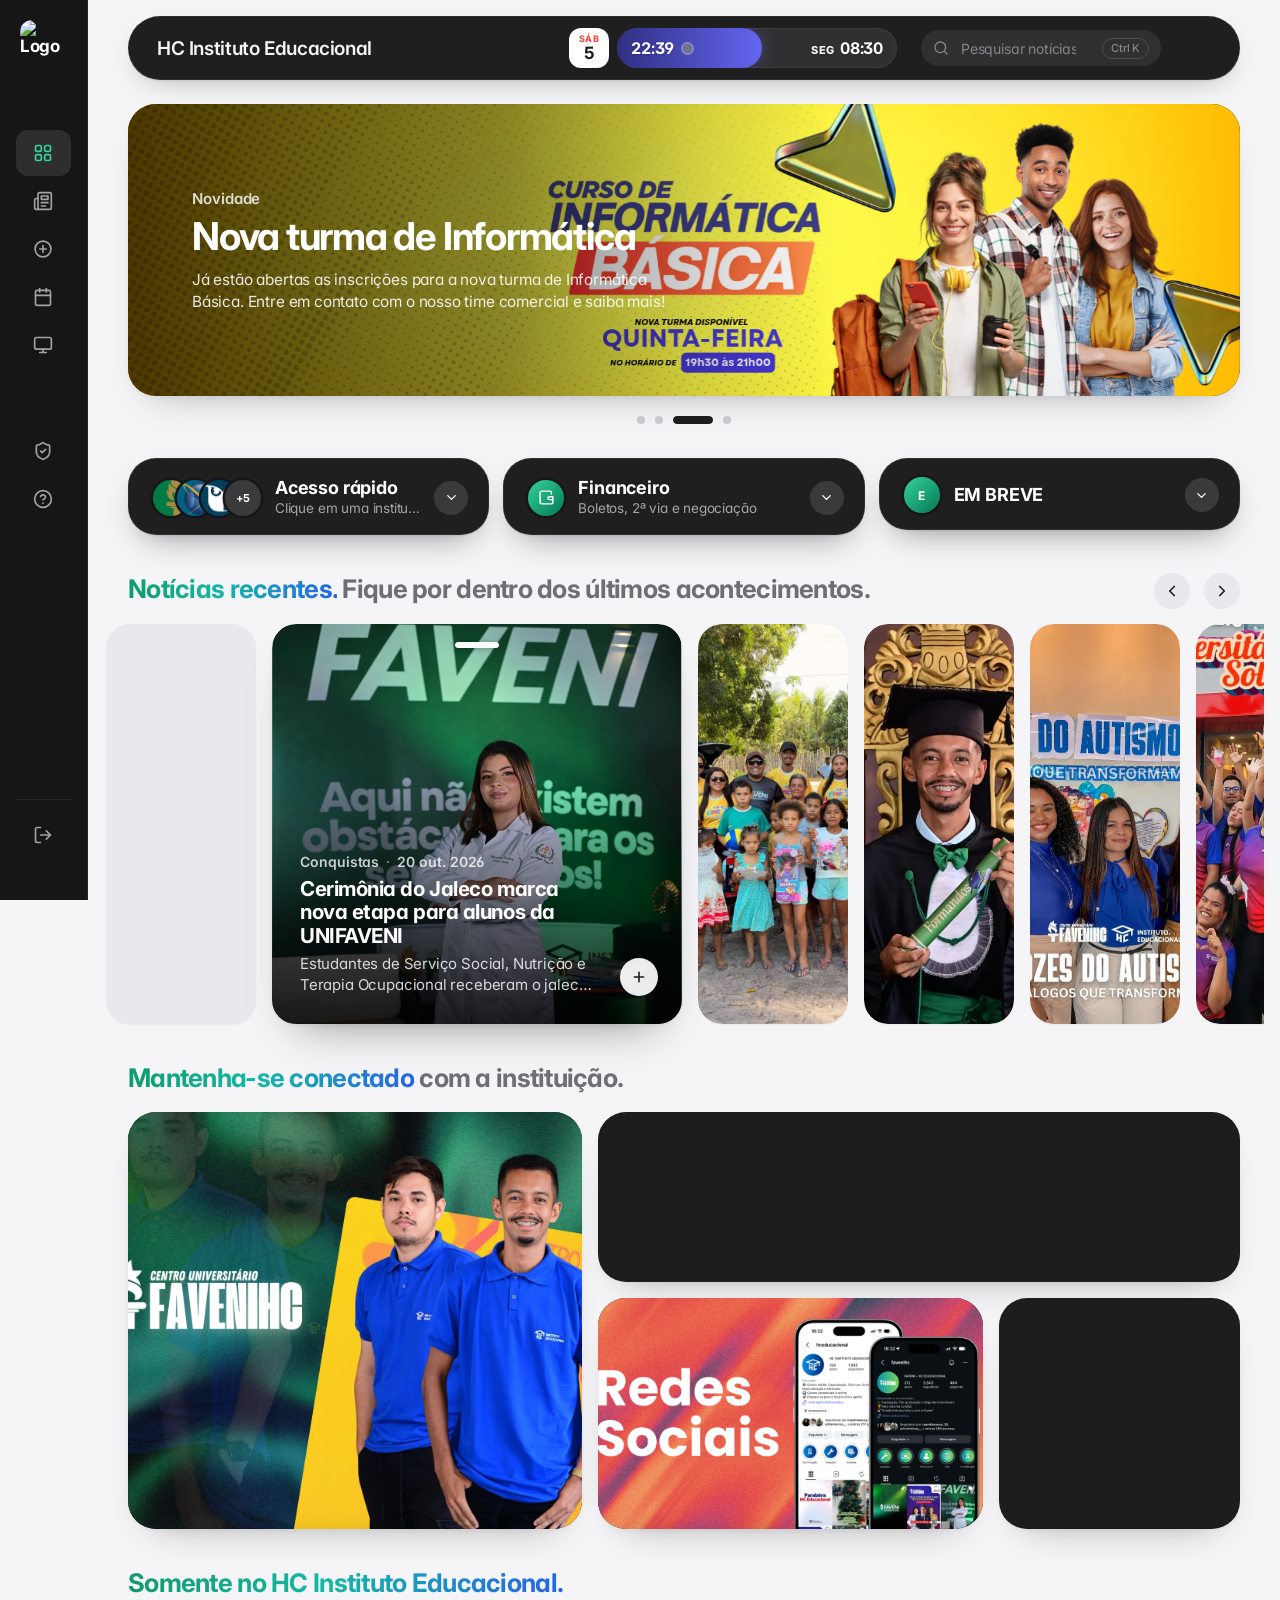
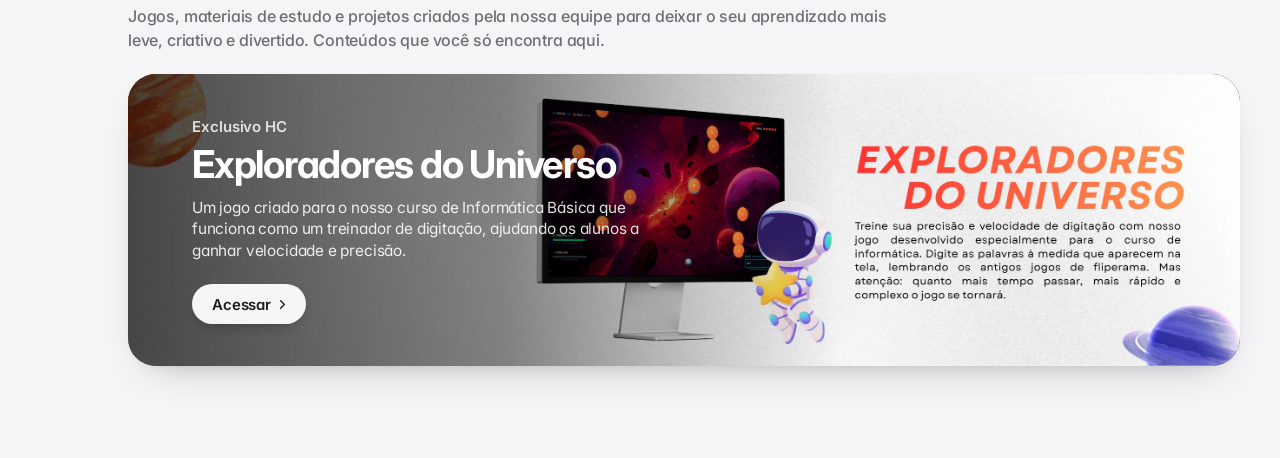
==== index.html @ 3ec78d2e "Informática: o aviso "Novos níveis" virou um cartão de vidro que alterna 7 novidades (curso, discipl" ====
<!doctype html>
<html lang="pt-BR">
<head>
  <meta charset="utf-8" />
  <meta name="viewport" content="width=device-width, initial-scale=1, maximum-scale=1, user-scalable=no, viewport-fit=cover" />
  <title>HC Instituto Educacional</title>
  <!-- Ícones e instalação como app -->
  <link rel="icon" href="favicon.ico" sizes="48x48" />
  <link rel="icon" type="image/png" sizes="32x32" href="assets/icons/favicon-32.png" />
  <link rel="apple-touch-icon" href="assets/icons/apple-touch-icon.png" />
  <link rel="manifest" href="manifest.webmanifest" />
  <meta name="theme-color" content="#161617" />
  <meta name="apple-mobile-web-app-title" content="HC Instituto" />
  <meta name="apple-mobile-web-app-status-bar-style" content="black-translucent" />
  <meta name="mobile-web-app-capable" content="yes" />
  <link rel="preconnect" href="https://fonts.googleapis.com" />
  <link rel="preconnect" href="https://fonts.gstatic.com" crossorigin />
  <link href="https://fonts.googleapis.com/css2?family=Inter:wght@400;500;600;700&display=swap" rel="stylesheet" />
  <link rel="preload" as="image" href="assets/icons/logo-hc-blur.webp" />
  <link rel="preload" as="image" href="assets/icons/logo-hc.webp" />
  <!-- Tela de carregamento (só no celular): aparece antes de tudo, enquanto o site baixa as imagens e monta a página -->
  <style>
    .hcs { display: none; }
    @media (max-width: 860px) {
      html.hc-splash, html.hc-splash body { overflow: hidden; }
      .hcs { --navy: #10093d; --red: #f20f17; --e: cubic-bezier(.22, 1, .36, 1); --pop: cubic-bezier(.34, 1.56, .64, 1);
        position: fixed; inset: 0; z-index: 99999; display: grid; place-items: center; overflow: hidden; background: #fbfbfd;
        -webkit-clip-path: circle(150% at 50% 44%); clip-path: circle(150% at 50% 44%); }
      /* luzes suaves nas cores da marca, flutuando devagar (só transform) */
      .hcs-glow { position: absolute; width: 100vmax; height: 100vmax; border-radius: 50%; opacity: .55; will-change: transform; }
      .hcs-glow.g1 { left: -60vmax; top: -50vmax; background: radial-gradient(closest-side, rgba(94, 92, 230, .32), transparent); animation: hcsDrift 6s ease-in-out infinite alternate; }
      .hcs-glow.g2 { right: -62vmax; bottom: -55vmax; background: radial-gradient(closest-side, rgba(242, 15, 23, .22), transparent); animation: hcsDrift 7s ease-in-out infinite alternate-reverse; }
      @keyframes hcsDrift { to { transform: translate3d(14vmax, 10vmax, 0) scale(1.1); } }
      .hcs-center { position: relative; display: grid; justify-items: center; gap: 20px; margin-top: -6vh; }
      /* logo: surge "saindo de um desfoque" sem filtro em tempo real (que pesa no celular). Uma cópia já
         desfocada e pequena (3 KB) aparece primeiro e se dissolve enquanto a logo nítida entra por cima;
         só muda transparência e escala, que a placa de vídeo faz sozinha */
      .hcs-mark { position: relative; width: 144px; aspect-ratio: 560 / 412; }
      .hcs-logo, .hcs-soft { position: absolute; z-index: 1; display: block; opacity: 0; will-change: transform, opacity; }
      .hcs-soft { left: -20%; top: -27.18%; width: 140%; height: 154.37%; transform: scale(1.25); animation: hcsSoft 2.2s cubic-bezier(.25, .8, .3, 1) .2s forwards; }
      .hcs-logo { z-index: 2; inset: 0; width: 100%; height: 100%; transform: scale(1.1); animation: hcsSharp 1.7s cubic-bezier(.25, .8, .3, 1) .6s forwards; }
      @keyframes hcsSoft { 0% { opacity: 0; transform: scale(1.25); } 30% { opacity: 1; transform: scale(1.12); } 100% { opacity: 0; transform: none; } }
      @keyframes hcsSharp { 0% { opacity: 0; transform: scale(1.1); } 100% { opacity: 1; transform: none; } }
      /* círculos que saem de trás da logo: devagar, suaves e contínuos */
      .hcs-ring { position: absolute; left: 50%; top: 50%; width: 220px; height: 220px; margin: -110px 0 0 -110px; border-radius: 50%; border: 1.5px solid rgba(242, 15, 23, .5);
        opacity: 0; will-change: transform, opacity; animation: hcsRing 4.2s cubic-bezier(.2, .6, .35, 1) 1.1s infinite; }
      .hcs-ring.r2 { border-color: rgba(16, 9, 61, .4); animation-delay: 2.5s; }
      @keyframes hcsRing { 0% { opacity: 0; transform: scale(.45); } 25% { opacity: .55; } 100% { opacity: 0; transform: scale(1.3); } }
      /* nome da instituição, letra por letra */
      .hcs-word { display: grid; justify-items: center; gap: 4px; font-family: Inter, -apple-system, BlinkMacSystemFont, "SF Pro Text", sans-serif; color: var(--navy); }
      .hcs-word b { display: flex; font-size: 19px; font-weight: 800; letter-spacing: .04em; }
      .hcs-word b span { display: inline-block; white-space: pre; opacity: 0; transform: translateY(12px); will-change: transform, opacity; animation: hcsLetter .9s var(--e) calc(1.35s + var(--i) * 55ms) forwards; }
      .hcs-word small { font-size: 10px; font-weight: 700; letter-spacing: .42em; margin-right: -.42em; color: var(--red); opacity: 0; transform: scaleX(1.35); animation: hcsSub 1.4s var(--e) 2s forwards; }
      @keyframes hcsLetter { to { opacity: 1; transform: none; } }
      @keyframes hcsSub { to { opacity: 1; transform: none; } }
      /* barra de carregamento embaixo */
      .hcs-foot { position: absolute; left: 0; right: 0; bottom: calc(env(safe-area-inset-bottom, 0px) + 9vh); display: grid; justify-items: center; gap: 12px; opacity: 0; animation: hcsFootIn .6s ease .5s forwards; }
      @keyframes hcsFootIn { to { opacity: 1; } }
      .hcs-bar { position: relative; width: 132px; height: 4px; border-radius: 4px; overflow: hidden; background: rgba(16, 9, 61, .1); }
      .hcs-bar i { position: absolute; inset: 0; border-radius: inherit; transform-origin: 0 50%; transform: scaleX(0); background: linear-gradient(90deg, var(--navy), #5e5ce6, var(--red));
        animation: hcsLoad 2.5s cubic-bezier(.4, 0, .2, 1) .45s forwards; }
      .hcs.wait .hcs-bar i { animation: hcsLoad 2.5s cubic-bezier(.4, 0, .2, 1) .45s forwards, hcsWait 1.2s ease-in-out 3s infinite; }
      @keyframes hcsLoad { 0% { transform: scaleX(0); } 60% { transform: scaleX(.78); } 100% { transform: scaleX(1); } }
      @keyframes hcsWait { 50% { opacity: .45; } }
      .hcs-foot em { font: 500 12px/1 Inter, -apple-system, sans-serif; font-style: normal; color: #8e8e93; letter-spacing: .01em; }
      /* saída: a logo dá um pulinho e a tela se fecha num círculo até sumir, revelando o site */
      .hcs.out { animation: hcsClose .95s cubic-bezier(.65, 0, .3, 1) .2s forwards; }
      .hcs.out .hcs-center { animation: hcsPop .8s cubic-bezier(.4, 0, .2, 1) both; }
      .hcs.out .hcs-foot { transition: opacity .25s ease; opacity: 0; }
      @keyframes hcsPop { 45% { transform: scale(1.04); } 100% { transform: scale(.92); opacity: .5; } }
      @keyframes hcsClose { to { -webkit-clip-path: circle(0% at 50% 44%); clip-path: circle(0% at 50% 44%); } }
      /* enquanto a tela de carregamento está aberta, as animações de entrada do site esperam paradas */
      html.hc-splash body > :not(#hc-splash), html.hc-splash body > :not(#hc-splash) *, html.hc-splash body > :not(#hc-splash)::before, html.hc-splash body > :not(#hc-splash) *::before,
      html.hc-splash body > :not(#hc-splash) *::after { animation-play-state: paused !important; }
      html.hc-splash .reveal { opacity: 0 !important; transform: translateY(28px) !important; }
    }
    @media (max-width: 860px) and (prefers-reduced-motion: reduce) {
      .hcs *, .hcs *::before { animation-duration: .01s !important; animation-delay: 0s !important; }
      .hcs.out { animation: hcsFade .4s ease forwards; }
      @keyframes hcsFade { to { opacity: 0; } }
    }
  </style>
  <link rel="stylesheet" href="styles.css?v=202611271628" />
</head>
<body>
  <!-- Tela de carregamento do celular (some sozinha quando o site está pronto; no computador nem aparece) -->
  <div class="hcs" id="hc-splash" aria-hidden="true">
    <span class="hcs-glow g1"></span><span class="hcs-glow g2"></span>
    <div class="hcs-center">
      <div class="hcs-mark">
        <span class="hcs-ring"></span><span class="hcs-ring r2"></span>
        <img class="hcs-soft" src="assets/icons/logo-hc-blur.webp" alt="" width="156" height="127" decoding="async">
        <img class="hcs-logo" src="assets/icons/logo-hc.webp" alt="HC Instituto Educacional" width="560" height="412" decoding="async" fetchpriority="high">
      </div>
      <div class="hcs-word"><b><span style="--i:0">H</span><span style="--i:1">C</span><span style="--i:2"> </span><span style="--i:3">I</span><span style="--i:4">N</span><span style="--i:5">S</span><span style="--i:6">T</span><span style="--i:7">I</span><span style="--i:8">T</span><span style="--i:9">U</span><span style="--i:10">T</span><span style="--i:11">O</span></b><small>EDUCACIONAL</small></div>
    </div>
    <div class="hcs-foot"><span class="hcs-bar"><i></i></span><em>Preparando tudo para você</em></div>
  </div>
  <script>
    /* Tela de carregamento: só no celular. Fica no mínimo 3 s (tempo da animação) e espera o site avisar que
       montou a página (evento hc:ready) e as imagens da tela baixarem (no máximo mais alguns segundos).
       Enquanto isso as animações de entrada do site ficam paradas; quando a tela sai, elas começam. */
    (function () {
      var el = document.getElementById('hc-splash'), root = document.documentElement;
      if (!matchMedia('(max-width: 860px)').matches) { el.remove(); return; }
      root.classList.add('hc-splash');
      var t0 = Date.now(), ready = false, gone = false;
      var imgsReady = function () {
        var imgs = [].slice.call(document.querySelectorAll('#view img, .topbar img')).filter(function (i) {
          var r = i.getBoundingClientRect(); return !i.complete && r.width > 0 && r.top < innerHeight && r.bottom > 0 && r.left < innerWidth && r.right > 0; // só as que aparecem na tela
        });
        return Promise.all(imgs.map(function (i) { return new Promise(function (ok) { i.addEventListener('load', ok, { once: true }); i.addEventListener('error', ok, { once: true }); }); }));
      };
      var leave = function () {
        if (gone) return; gone = true;
        el.classList.add('out');
        setTimeout(function () {
          root.classList.remove('hc-splash'); el.remove();
          window.HC_splashDone = true; dispatchEvent(new Event('hc:splash-done'));
        }, 1150);
      };
      var go = function () {
        if (!ready) return;
        var wait = Math.max(0, 3000 - (Date.now() - t0));
        setTimeout(function () {
          Promise.race([imgsReady(), new Promise(function (ok) { setTimeout(ok, 2000); })]).then(leave);
        }, wait);
      };
      addEventListener('hc:ready', function () { ready = true; go(); }, { once: true });
      setTimeout(function () { el.classList.add('wait'); }, 3000);
      setTimeout(function () { ready = true; leave(); }, 9000); // se algo travar, a tela sai mesmo assim
    })();
  </script>
  <!-- Barra lateral (expande ao passar o mouse) -->
  <aside class="sidebar" id="sidebar">
    <div class="sb-brand">
      <div class="sb-logo" id="sb-logo"><span class="h">H</span><span class="c">C</span></div>
      <div class="sb-brand-text">
        <strong>HC INSTITUTO</strong>
        <span>EDUCACIONAL</span>
      </div>
    </div>

    <nav class="sb-nav">
      <div class="sb-section">Acadêmico</div>
      <a class="sb-item" data-route="dashboard" href="#dashboard"><i data-icon="grid"></i><span>Dashboard</span></a>
      <a class="sb-item" data-route="noticias" href="#noticias"><i data-icon="news"></i><span>Notícias</span></a>
      <a class="sb-item" data-route="indicar" href="#indicar"><i data-icon="plusCircle"></i><span>Indicar</span></a>
      <a class="sb-item" data-route="agendar" href="#agendar"><i data-icon="calendar"></i><span>Agendar Atendimento</span></a>
      <a class="sb-item" data-route="informatica" href="#informatica"><i data-icon="monitor"></i><span>Plataforma de Informática</span></a>

      <div class="sb-section sb-section-gap">Outros</div>
      <a class="sb-item admin-only" data-route="config" href="#config"><i data-icon="settings"></i><span>Configurações</span></a>
      <a class="sb-item admin-only" data-route="secretaria" href="#secretaria"><i data-icon="lock"></i><span>Secretaria</span></a>
      <a class="sb-item" data-route="seguranca" href="#seguranca"><i data-icon="shield"></i><span>Segurança</span></a>
      <a class="sb-item" data-route="ajuda" href="#ajuda"><i data-icon="help"></i><span>Ajuda / Suporte</span></a>
    </nav>

    <div class="sb-footer">
      <a class="sb-item" href="#sair" id="logout"><i data-icon="logout"></i><span>Desconectar</span></a>
      <small>© 2026 HC Instituto Educacional</small>
    </div>
  </aside>

  <!-- Cabeçalho -->
  <div class="topbar-wrap" id="topbar-wrap">
  <header class="topbar">
    <div class="sb-logo tb-logo" id="tb-logo" aria-hidden="true"><span class="h">H</span><span class="c">C</span></div>
    <div class="tb-title">
      <h1>HC Instituto Educacional</h1>
      <p>Explore todas as suas possibilidades de estudo</p>
    </div>
    <!-- Saudação (celular): aparece ao abrir o site, antes do relógio -->
    <div class="tb-hello" id="tb-hello" aria-live="polite"><span class="tb-hello-in"></span></div>
    <!-- Horário de atendimento (widget) -->
    <div class="hw" id="hours" tabindex="0" role="group" aria-label="Horário de atendimento">
      <div class="hw-pill">
        <span class="hw-cal" aria-hidden="true"><span class="hw-wd"></span><span class="hw-day"></span></span>
        <span class="hw-track">
          <span class="hw-fill" aria-hidden="true"></span>
          <span class="hw-now"><span class="hw-time"></span><span class="hw-ico"></span><span class="hw-live"><i aria-hidden="true"></i><span></span></span></span>
          <span class="hw-end"><small></small><b></b></span>
        </span>
      </div>
      <div class="hw-card" role="status" aria-live="polite"></div>
    </div>
    <div class="tb-search-wrap" id="search-wrap">
      <label class="tb-search">
        <i data-icon="search"></i>
        <input type="search" id="search" placeholder="Pesquisar notícias..." autocomplete="off" spellcheck="false"
               role="combobox" aria-expanded="false" aria-controls="search-results" aria-autocomplete="list" />
        <kbd>Ctrl K</kbd>
      </label>
      <div class="sr" id="search-results" role="listbox" aria-label="Resultados da pesquisa" hidden></div>
    </div>
    <button class="tb-search-btn" id="search-btn" type="button" aria-label="Pesquisar notícias"><i data-icon="search"></i></button>
    <div class="tb-user" id="tb-user"></div>
  </header>
  </div>

  <main class="content" id="view"></main>

  <!-- Celular: barra de abas embaixo (substitui a barra lateral) -->
  <nav class="tabbar" id="tabbar" aria-label="Navegação principal">
    <a class="tab" data-route="dashboard" href="#dashboard"><i data-icon="grid"></i><span>Início</span></a>
    <a class="tab" data-route="noticias" href="#noticias"><i data-icon="news"></i><span>Notícias</span></a>
    <a class="tab" data-route="indicar" href="#indicar"><i data-icon="plusCircle"></i><span>Indicar</span></a>
    <a class="tab" data-route="agendar" href="#agendar"><i data-icon="calendar"></i><span>Agendar</span></a>
    <button class="tab" type="button" id="tab-more" aria-haspopup="dialog" aria-expanded="false"><i data-icon="more"></i><span>Mais</span></button>
  </nav>
  <div class="more" id="more" hidden>
    <div class="more-backdrop" data-more-close></div>
    <div class="more-sheet" role="dialog" aria-modal="true" aria-label="Mais opções">
      <span class="more-grab" aria-hidden="true"></span>
      <a class="more-item" data-route="informatica" href="#informatica"><span class="more-ico" style="--c:#f97316"><i data-icon="monitor"></i></span>Plataforma de Informática</a>
      <a class="more-item admin-only" data-route="config" href="#config"><span class="more-ico" style="--c:#8e8e93"><i data-icon="settings"></i></span>Configurações</a>
      <a class="more-item admin-only" data-route="secretaria" href="#secretaria"><span class="more-ico" style="--c:#5e5ce6"><i data-icon="lock"></i></span>Secretaria</a>
      <a class="more-item" data-route="seguranca" href="#seguranca"><span class="more-ico" style="--c:#34c759"><i data-icon="shield"></i></span>Segurança</a>
      <a class="more-item" data-route="ajuda" href="#ajuda"><span class="more-ico" style="--c:#ff9f0a"><i data-icon="help"></i></span>Ajuda / Suporte</a>
      <a class="more-item danger" href="#sair"><span class="more-ico" style="--c:#ff3b30"><i data-icon="logout"></i></span>Desconectar</a>
    </div>
  </div>

  <div class="toast" id="toast"></div>

  <script>window.HC_V = '202611271628'; /* versão dos arquivos: scripts/versao.py troca a cada publicação */</script>
  <script src="content.js?v=202611271628"></script>
  <script src="https://cdn.jsdelivr.net/npm/@supabase/supabase-js@2.49.4/dist/umd/supabase.js"></script>
  <script src="app.js?v=202611271628"></script>
  <script src="auth.js?v=202611271628"></script>
  <script src="agenda.js?v=202611271628"></script>
  <script src="indicar.js?v=202611271628"></script>
  <script src="secretaria.js?v=202611271628"></script>
  <script src="informatica.js?v=202611271628"></script>
  <script src="avisos.js?v=202611271628"></script>
  <script src="pedagogico.js?v=202611271628"></script>
</body>
</html>
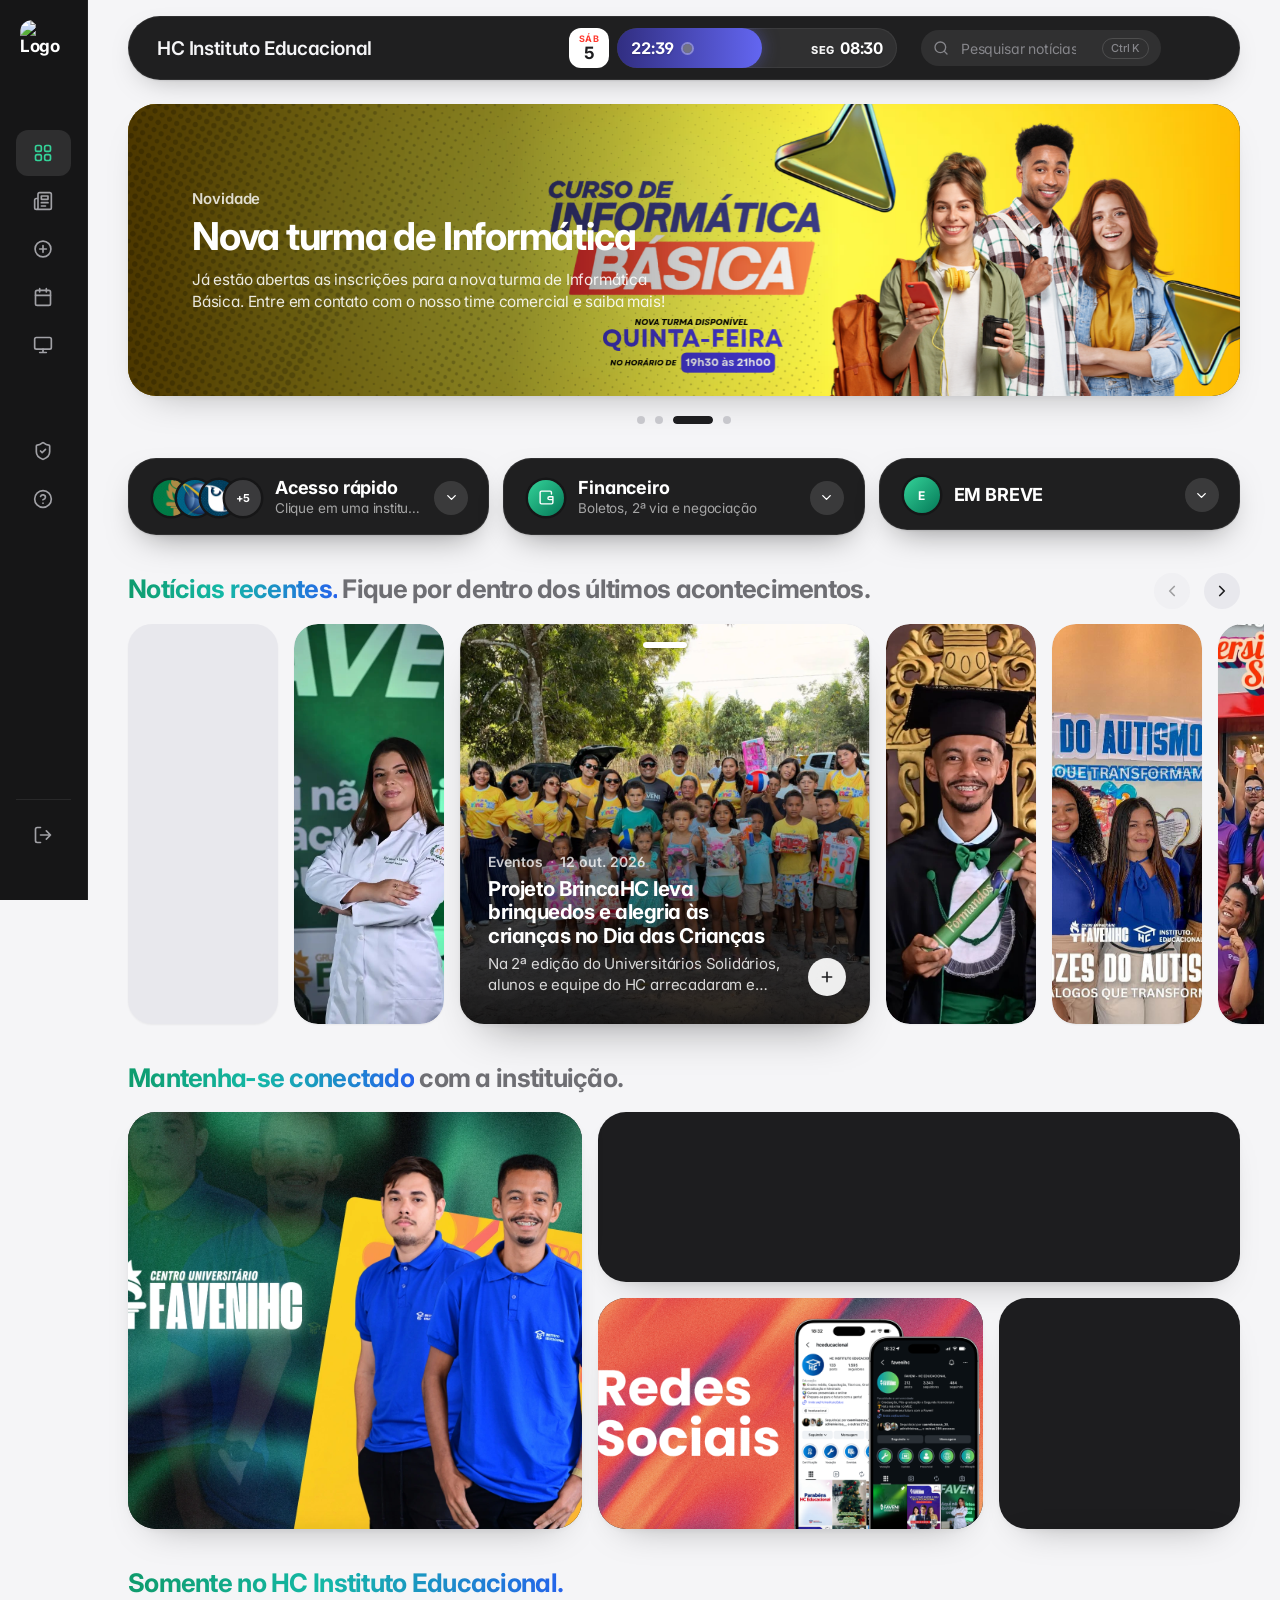
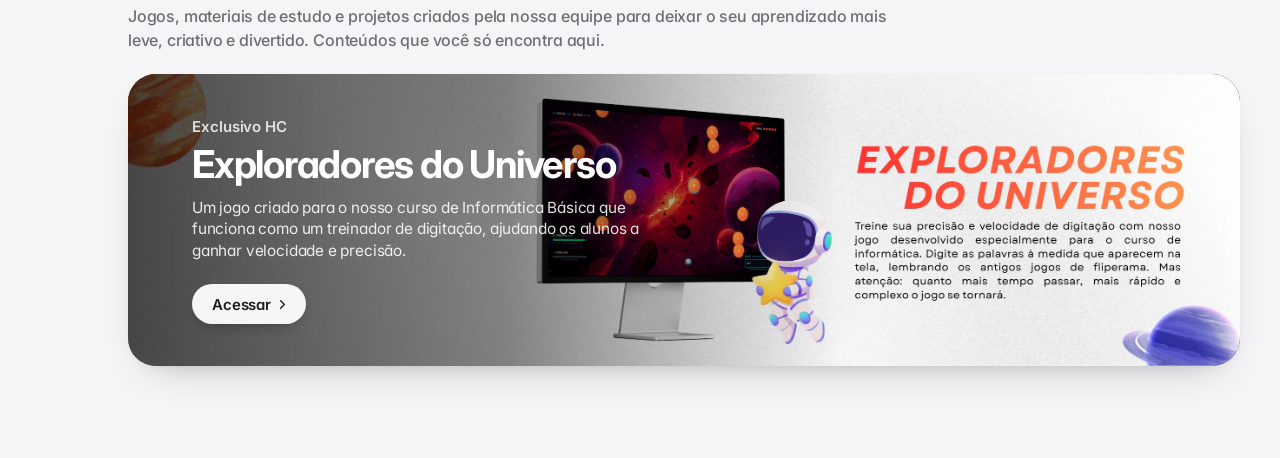
==== commit ed6dea42: "Indicações no computador como o Agendar: título e círculo à esquerda, resumo com os contadores e "Qu" ====
--- a/index.html
+++ b/index.html
@@ -80,7 +80,7 @@
       @keyframes hcsFade { to { opacity: 0; } }
     }
   </style>
-  <link rel="stylesheet" href="styles.css?v=202611271628" />
+  <link rel="stylesheet" href="styles.css?v=202611271639" />
 </head>
 <body>
   <!-- Tela de carregamento do celular (some sozinha quando o site está pronto; no computador nem aparece) -->
@@ -223,16 +223,16 @@
 
   <div class="toast" id="toast"></div>
 
-  <script>window.HC_V = '202611271628'; /* versão dos arquivos: scripts/versao.py troca a cada publicação */</script>
-  <script src="content.js?v=202611271628"></script>
+  <script>window.HC_V = '202611271639'; /* versão dos arquivos: scripts/versao.py troca a cada publicação */</script>
+  <script src="content.js?v=202611271639"></script>
   <script src="https://cdn.jsdelivr.net/npm/@supabase/supabase-js@2.49.4/dist/umd/supabase.js"></script>
-  <script src="app.js?v=202611271628"></script>
-  <script src="auth.js?v=202611271628"></script>
-  <script src="agenda.js?v=202611271628"></script>
-  <script src="indicar.js?v=202611271628"></script>
-  <script src="secretaria.js?v=202611271628"></script>
-  <script src="informatica.js?v=202611271628"></script>
-  <script src="avisos.js?v=202611271628"></script>
-  <script src="pedagogico.js?v=202611271628"></script>
+  <script src="app.js?v=202611271639"></script>
+  <script src="auth.js?v=202611271639"></script>
+  <script src="agenda.js?v=202611271639"></script>
+  <script src="indicar.js?v=202611271639"></script>
+  <script src="secretaria.js?v=202611271639"></script>
+  <script src="informatica.js?v=202611271639"></script>
+  <script src="avisos.js?v=202611271639"></script>
+  <script src="pedagogico.js?v=202611271639"></script>
 </body>
 </html>
--- a/styles.css
+++ b/styles.css
@@ -5464,7 +5464,7 @@
 }
 
 /* ---------- Indicações: regulamento "Indique um amigo" ---------- */
-.rf-body > .rf-in > section, .rf-body > section, .rf-body > details, .rf-body > .rf-in > details { max-width: 860px; margin-left: auto; margin-right: auto; }
+.rf-side > section, .rf-rest > section, .rf-rest > details { max-width: 860px; margin-left: auto; margin-right: auto; }
 .rf-ways { display: grid; grid-template-columns: 1fr 1fr; gap: 16px; margin-bottom: 18px; }
 .rf-way { position: relative; overflow: hidden; padding: 24px; border-radius: 28px; color: #fff; box-shadow: 0 18px 40px -24px rgba(0, 0, 0, .45); }
 .rf-way.w-now { background: linear-gradient(145deg, #10b981, #047857); }
@@ -5554,3 +5554,34 @@
 .rf-counts .c-used b { color: #6d28d9; }
 .rf-card .rf-counts { grid-template-columns: repeat(4, 1fr); }
 @media (max-width: 860px) { .rf-card .rf-counts { grid-template-columns: repeat(2, 1fr); } .rf-either { font-size: 14px; padding: 12px 14px; } }
+
+/* =========================================================
+   INDICAÇÕES — no computador, como o Agendar: título à esquerda,
+   resumo (ou as duas formas de ganhar, sem conta) à direita e o resto embaixo
+   ========================================================= */
+@media (min-width: 1100px) {
+  .ref { max-width: 1320px; display: grid; grid-template-columns: minmax(0, 1fr) minmax(0, 600px); column-gap: 56px; align-items: start; }
+  .ref > .ref-hero { grid-column: 1; grid-row: 1; align-self: center; text-align: left; padding: 24px 0 0; }
+  .ref-hero .ref-orb { width: 190px; height: 190px; margin: 0 0 18px -6px; }
+  .ref-hero .ref-ring.r2 { inset: 26px; } .ref-hero .ref-ring.r3 { inset: 52px; }
+  .ref-hero .orb-spin { --r: 86px !important; }
+  .ref-hero .ref-title { font-size: clamp(42px, 4.2vw, 64px); }
+  .ref-hero .ref-sub { margin-left: 0; margin-right: 0; max-width: 520px; font-size: 19px; }
+  .ref-hero .rf-cta { justify-content: flex-start; }
+  .ref-glow { inset: -140px -80px -200px -120px; }
+  .rf-body { display: contents; }
+  .rf-side { grid-column: 2; grid-row: 1; align-self: center; margin-top: 24px; }
+  .rf-side > section { max-width: none; }
+  .rf-side .rf-card { margin-bottom: 0; }
+  .rf-side .rf-goal { grid-template-columns: auto minmax(0, 1fr); }
+  .rf-side .rf-goal .rf-goal-btn { grid-column: 1 / -1; justify-self: start; }
+  .rf-side .rf-ways { grid-template-columns: 1fr; margin-bottom: 0; }
+  .rf-side .rf-list { max-height: 360px; overflow-y: auto; }
+  .rf-rest { grid-column: 1 / -1; margin-top: 56px; }
+  .rf-rest > section, .rf-rest > details, .rf-rest > .rf-sec-t { max-width: none; }
+  .rf-rest .rf-ways { grid-template-columns: 1fr 1fr; }
+  .rf-rest .rf-calc { display: grid; grid-template-columns: minmax(0, 1fr) minmax(0, 1fr); column-gap: 40px; padding: 32px; }
+  .rf-rest .rf-sub-t { margin-top: 0; }
+  .rf-rest .rf-calc-b { padding-top: 6px; }
+  .ref-steps.rf-steps4 { max-width: none; grid-template-columns: repeat(4, 1fr); }
+}
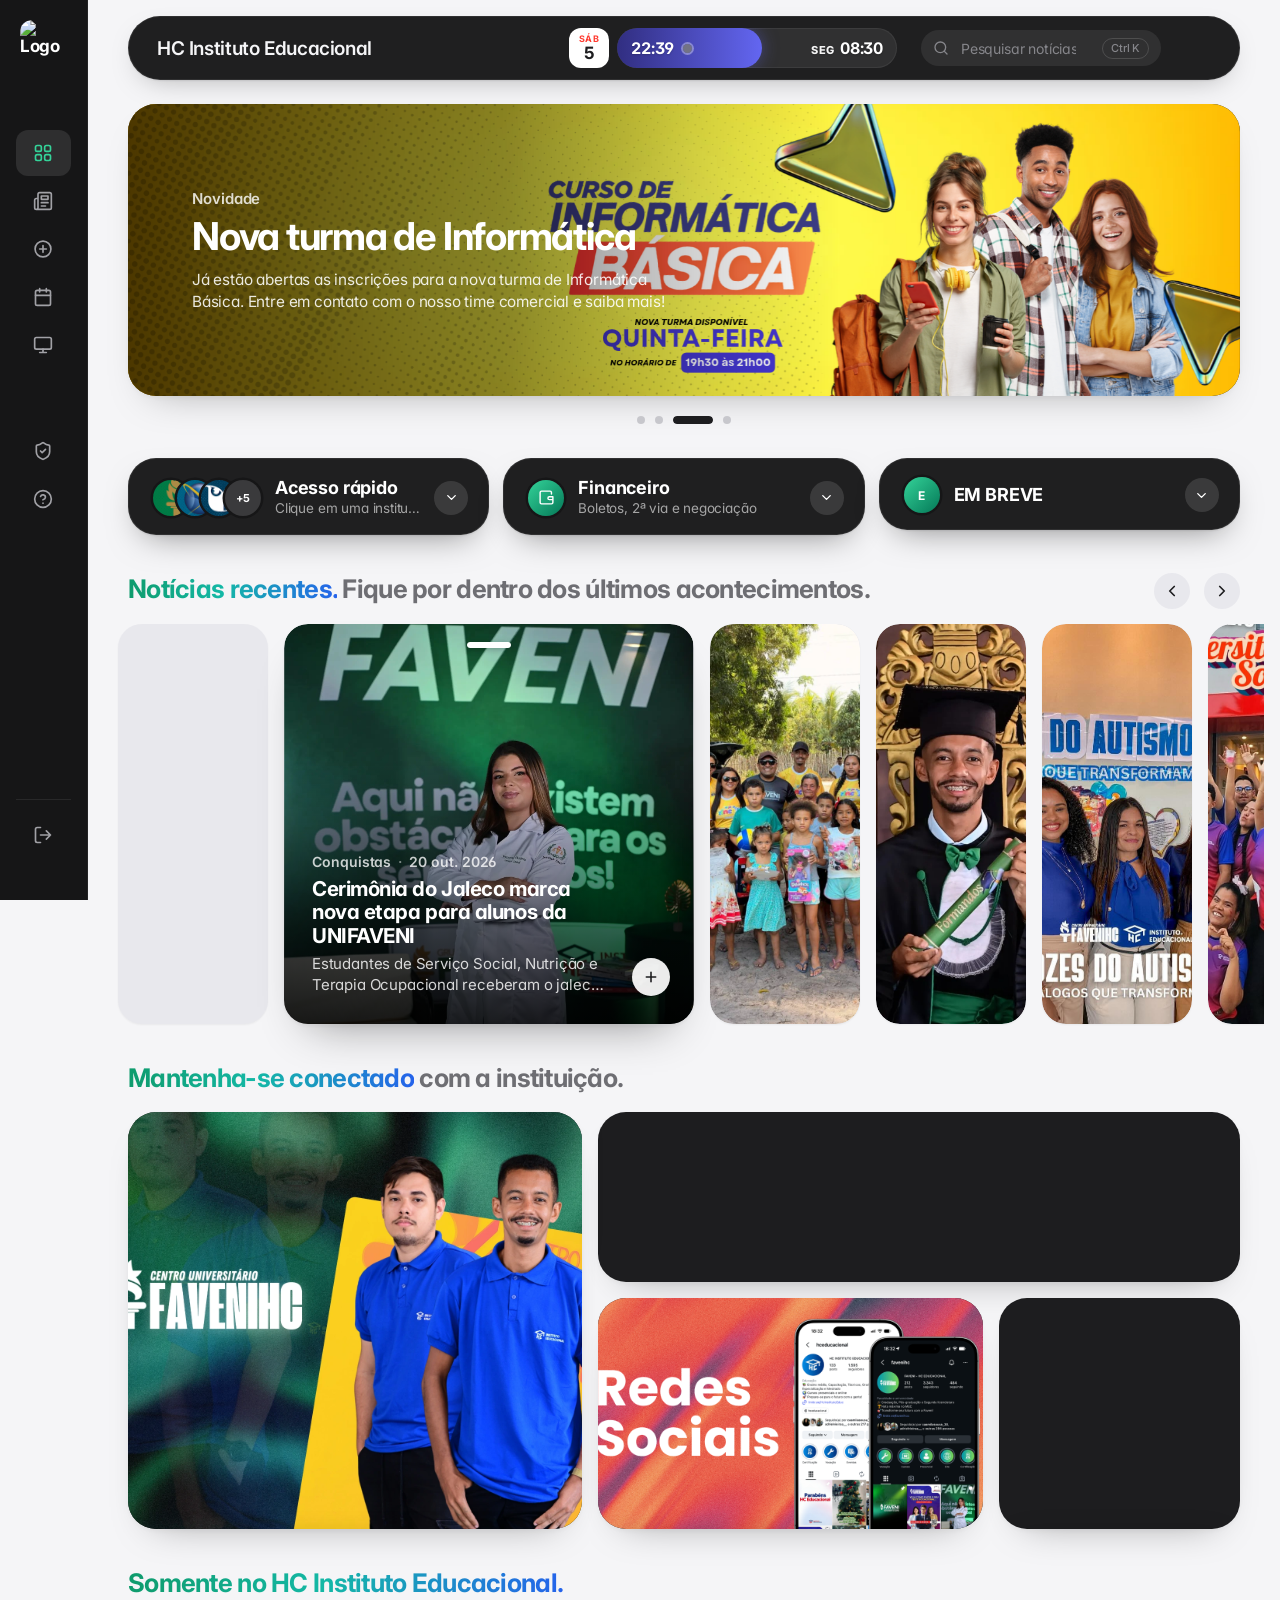
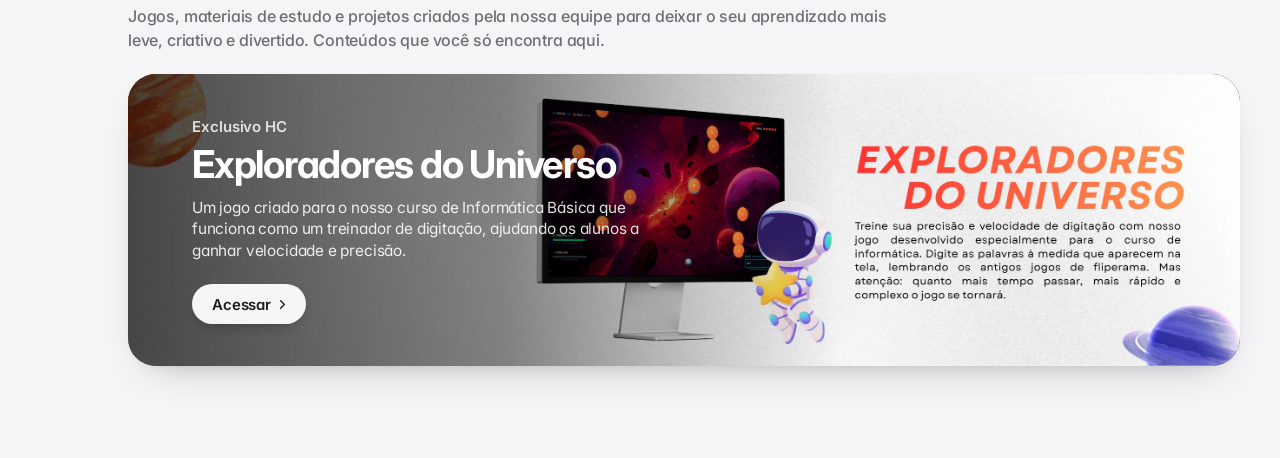
==== commit 3709a6ce: "Disciplinas em sequência: a próxima só abre quando o aluno conclui a anterior (todas as aulas com no" ====
--- a/index.html
+++ b/index.html
@@ -80,7 +80,7 @@
       @keyframes hcsFade { to { opacity: 0; } }
     }
   </style>
-  <link rel="stylesheet" href="styles.css?v=202611271639" />
+  <link rel="stylesheet" href="styles.css?v=202611272000" />
 </head>
 <body>
   <!-- Tela de carregamento do celular (some sozinha quando o site está pronto; no computador nem aparece) -->
@@ -223,16 +223,16 @@
 
   <div class="toast" id="toast"></div>
 
-  <script>window.HC_V = '202611271639'; /* versão dos arquivos: scripts/versao.py troca a cada publicação */</script>
-  <script src="content.js?v=202611271639"></script>
+  <script>window.HC_V = '202611272000'; /* versão dos arquivos: scripts/versao.py troca a cada publicação */</script>
+  <script src="content.js?v=202611272000"></script>
   <script src="https://cdn.jsdelivr.net/npm/@supabase/supabase-js@2.49.4/dist/umd/supabase.js"></script>
-  <script src="app.js?v=202611271639"></script>
-  <script src="auth.js?v=202611271639"></script>
-  <script src="agenda.js?v=202611271639"></script>
-  <script src="indicar.js?v=202611271639"></script>
-  <script src="secretaria.js?v=202611271639"></script>
-  <script src="informatica.js?v=202611271639"></script>
-  <script src="avisos.js?v=202611271639"></script>
-  <script src="pedagogico.js?v=202611271639"></script>
+  <script src="app.js?v=202611272000"></script>
+  <script src="auth.js?v=202611272000"></script>
+  <script src="agenda.js?v=202611272000"></script>
+  <script src="indicar.js?v=202611272000"></script>
+  <script src="secretaria.js?v=202611272000"></script>
+  <script src="informatica.js?v=202611272000"></script>
+  <script src="avisos.js?v=202611272000"></script>
+  <script src="pedagogico.js?v=202611272000"></script>
 </body>
 </html>
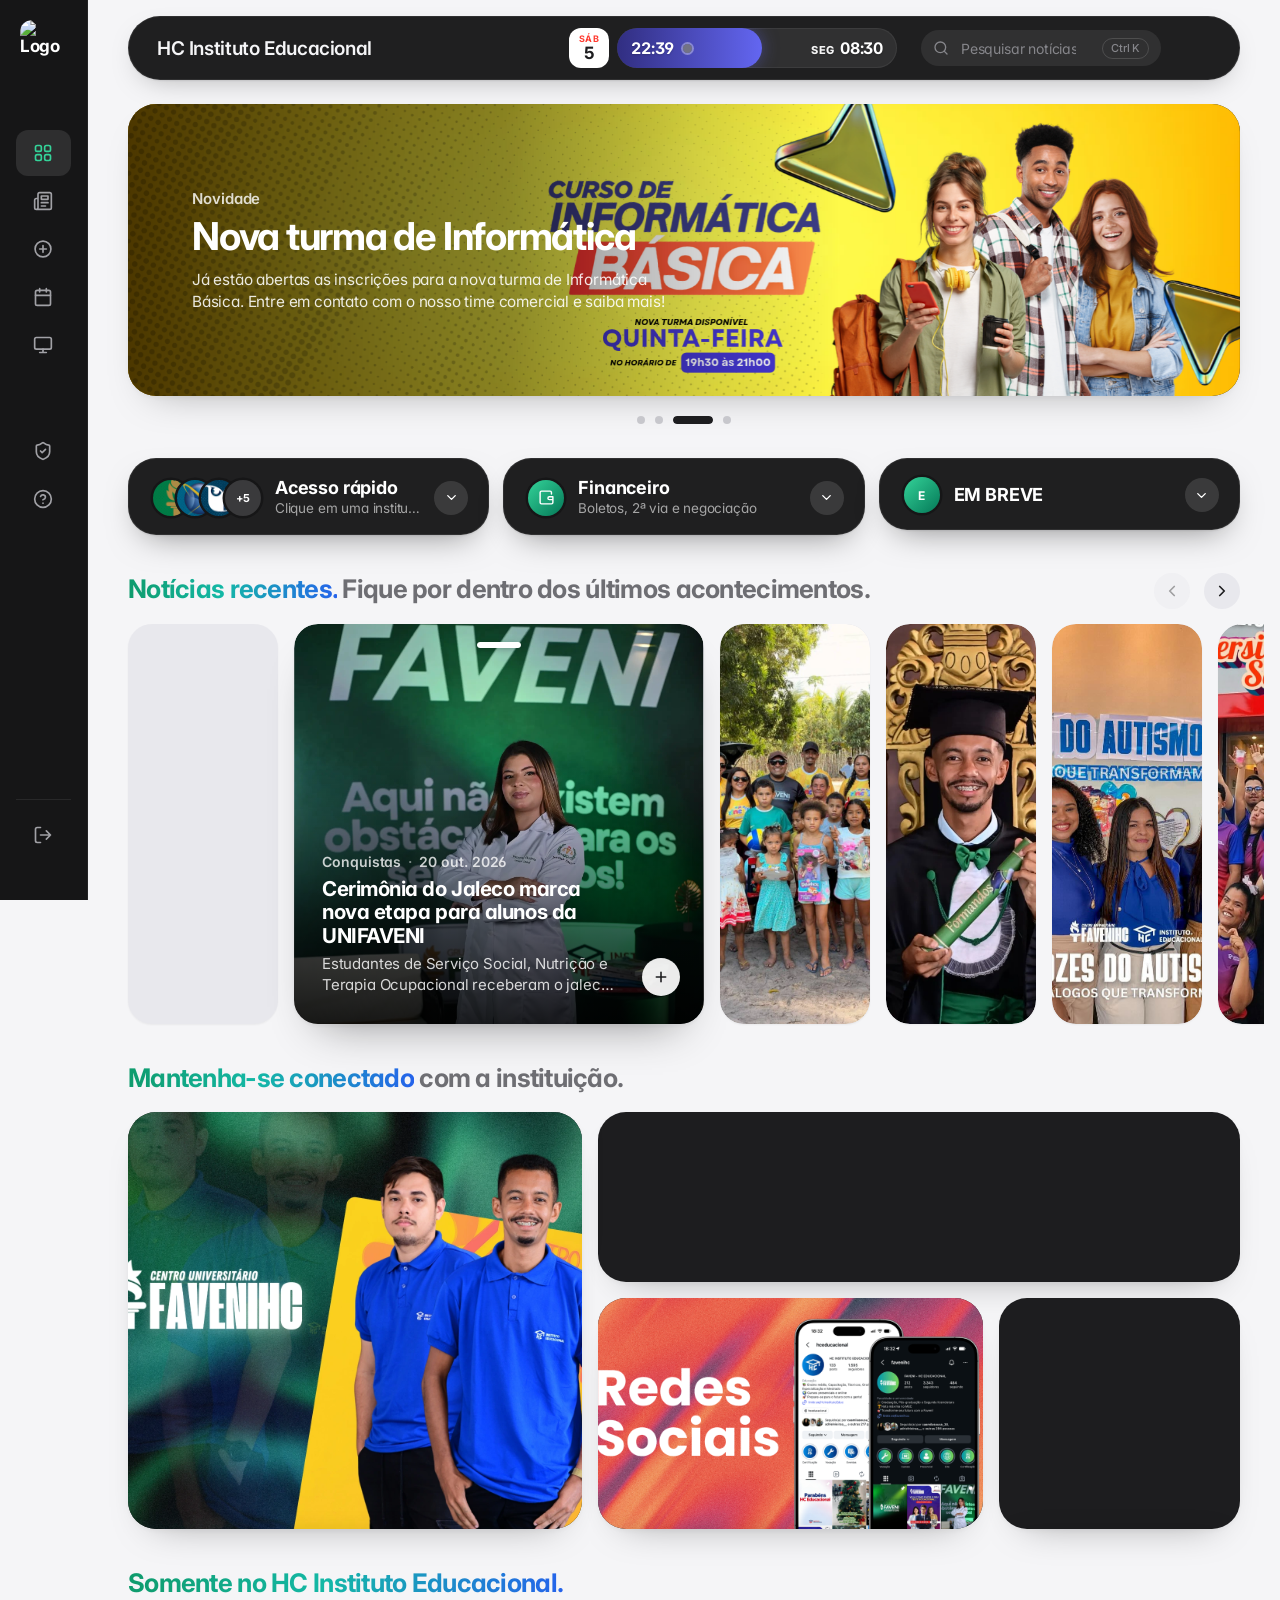
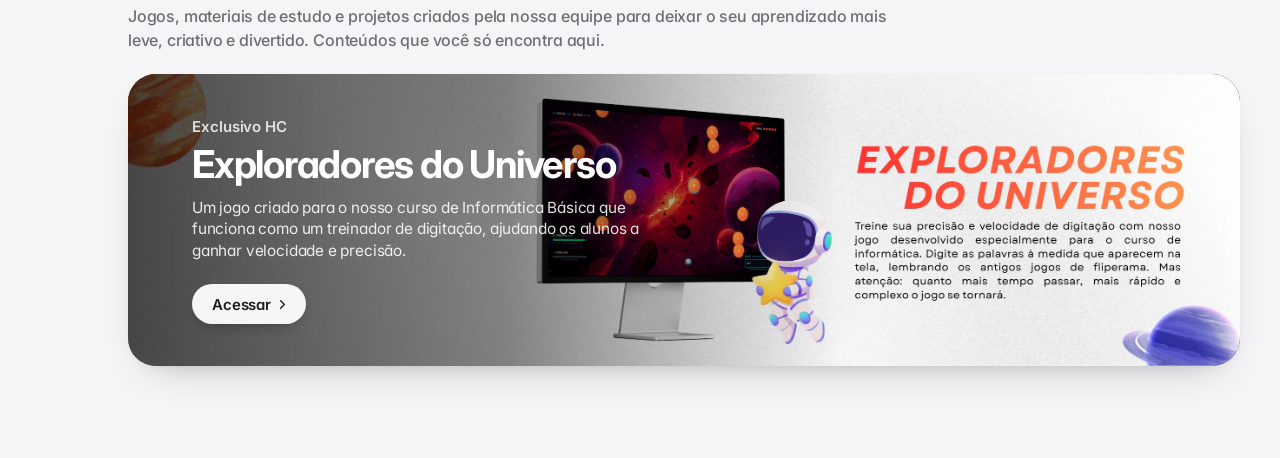
==== commit 9d878d74: "Agendar: nomes das faculdades voltam a aparecer (a classe .sm dos cartões conflitava com outra e dei" ====
--- a/index.html
+++ b/index.html
@@ -80,7 +80,7 @@
       @keyframes hcsFade { to { opacity: 0; } }
     }
   </style>
-  <link rel="stylesheet" href="styles.css?v=202611272000" />
+  <link rel="stylesheet" href="styles.css?v=202611281015" />
 </head>
 <body>
   <!-- Tela de carregamento do celular (some sozinha quando o site está pronto; no computador nem aparece) -->
@@ -223,16 +223,16 @@
 
   <div class="toast" id="toast"></div>
 
-  <script>window.HC_V = '202611272000'; /* versão dos arquivos: scripts/versao.py troca a cada publicação */</script>
-  <script src="content.js?v=202611272000"></script>
+  <script>window.HC_V = '202611281015'; /* versão dos arquivos: scripts/versao.py troca a cada publicação */</script>
+  <script src="content.js?v=202611281015"></script>
   <script src="https://cdn.jsdelivr.net/npm/@supabase/supabase-js@2.49.4/dist/umd/supabase.js"></script>
-  <script src="app.js?v=202611272000"></script>
-  <script src="auth.js?v=202611272000"></script>
-  <script src="agenda.js?v=202611272000"></script>
-  <script src="indicar.js?v=202611272000"></script>
-  <script src="secretaria.js?v=202611272000"></script>
-  <script src="informatica.js?v=202611272000"></script>
-  <script src="avisos.js?v=202611272000"></script>
-  <script src="pedagogico.js?v=202611272000"></script>
+  <script src="app.js?v=202611281015"></script>
+  <script src="auth.js?v=202611281015"></script>
+  <script src="agenda.js?v=202611281015"></script>
+  <script src="indicar.js?v=202611281015"></script>
+  <script src="secretaria.js?v=202611281015"></script>
+  <script src="informatica.js?v=202611281015"></script>
+  <script src="avisos.js?v=202611281015"></script>
+  <script src="pedagogico.js?v=202611281015"></script>
 </body>
 </html>
--- a/styles.css
+++ b/styles.css
@@ -2712,11 +2712,11 @@
 .ag-tile::before { content: ""; position: absolute; z-index: -1; right: -40px; top: -40px; width: 160px; height: 160px; border-radius: 50%; background: radial-gradient(circle closest-side, rgba(255, 255, 255, .3), rgba(255, 255, 255, 0)); }
 .ag-tile:hover { transform: translateY(-4px); box-shadow: 0 24px 44px -20px var(--b), inset 0 1px 0 rgba(255, 255, 255, .28); }
 .ag-tile:active { transform: scale(.97); }
-.ag-tile.sm { min-height: 96px; justify-content: flex-end; }
+.ag-tile.ag-sm { min-height: 96px; justify-content: flex-end; }
 .ag-tile-ico { width: 46px; height: 46px; margin-bottom: auto; border-radius: 14px; display: grid; place-items: center; background: rgba(255, 255, 255, .22); -webkit-backdrop-filter: blur(6px); backdrop-filter: blur(6px); }
 .ag-tile-ico i { width: 24px; height: 24px; display: grid; }
 .ag-tile strong { margin-top: 18px; font-size: 21px; font-weight: 700; letter-spacing: -.02em; }
-.ag-tile.sm strong { margin-top: 0; font-size: 19px; }
+.ag-tile.ag-sm strong { margin-top: 0; font-size: 19px; }
 .ag-tile small { font-size: 13.5px; line-height: 1.35; opacity: .88; }
 .ag-tile em { margin-top: 8px; padding: 5px 10px; border-radius: 999px; font-style: normal; font-size: 12.5px; font-weight: 700; background: rgba(255, 255, 255, .24); }
 .ag-tile-go { position: absolute; right: 16px; bottom: 16px; width: 32px; height: 32px; border-radius: 50%; display: grid; place-items: center; background: rgba(255, 255, 255, .24); transition: transform .4s var(--ease), background .3s; }
@@ -2744,7 +2744,7 @@
   .ag-wiz { padding: 16px 14px 22px; }
   .ag-big2 { grid-template-columns: 1fr; gap: 12px; }
   .ag-tile { min-height: 132px; padding: 18px; border-radius: 22px; }
-  .ag-tile.sm { min-height: 84px; }
+  .ag-tile.ag-sm { min-height: 84px; }
   .ag-pane-body { margin-top: 18px; }
   .ag-rv { grid-template-columns: 76px 1fr auto; gap: 8px; }
 }
@@ -2828,6 +2828,10 @@
 .ag-closebtn { display: none; flex: none; width: 36px; height: 36px; border-radius: 50%; border: 0; place-items: center; background: var(--bg); color: var(--ink); cursor: pointer; }
 .ag-closebtn i { width: 18px; height: 18px; display: grid; }
 .ag-wiz.expanded .ag-closebtn { display: grid; }
+.ag-wiz.open .ag-closebtn { display: grid; }
+.ag-wiz.open { scroll-margin-top: calc(env(safe-area-inset-top) + 72px); overflow: clip; }
+/* a barra das etapas (voltar, progresso, ✕) acompanha a rolagem enquanto o cartão está aberto */
+.ag-wiz.open .ag-prog { position: sticky; top: calc(env(safe-area-inset-top) + 66px); z-index: 3; margin: -12px -14px 12px; padding: 10px 14px; border-radius: 0 0 18px 18px; background: #fff; box-shadow: 0 8px 16px -12px rgba(0, 0, 0, .18); }
 .ag-ph { pointer-events: none; }
 @media (max-width: 860px) {
   .ag-wiz.expanded {
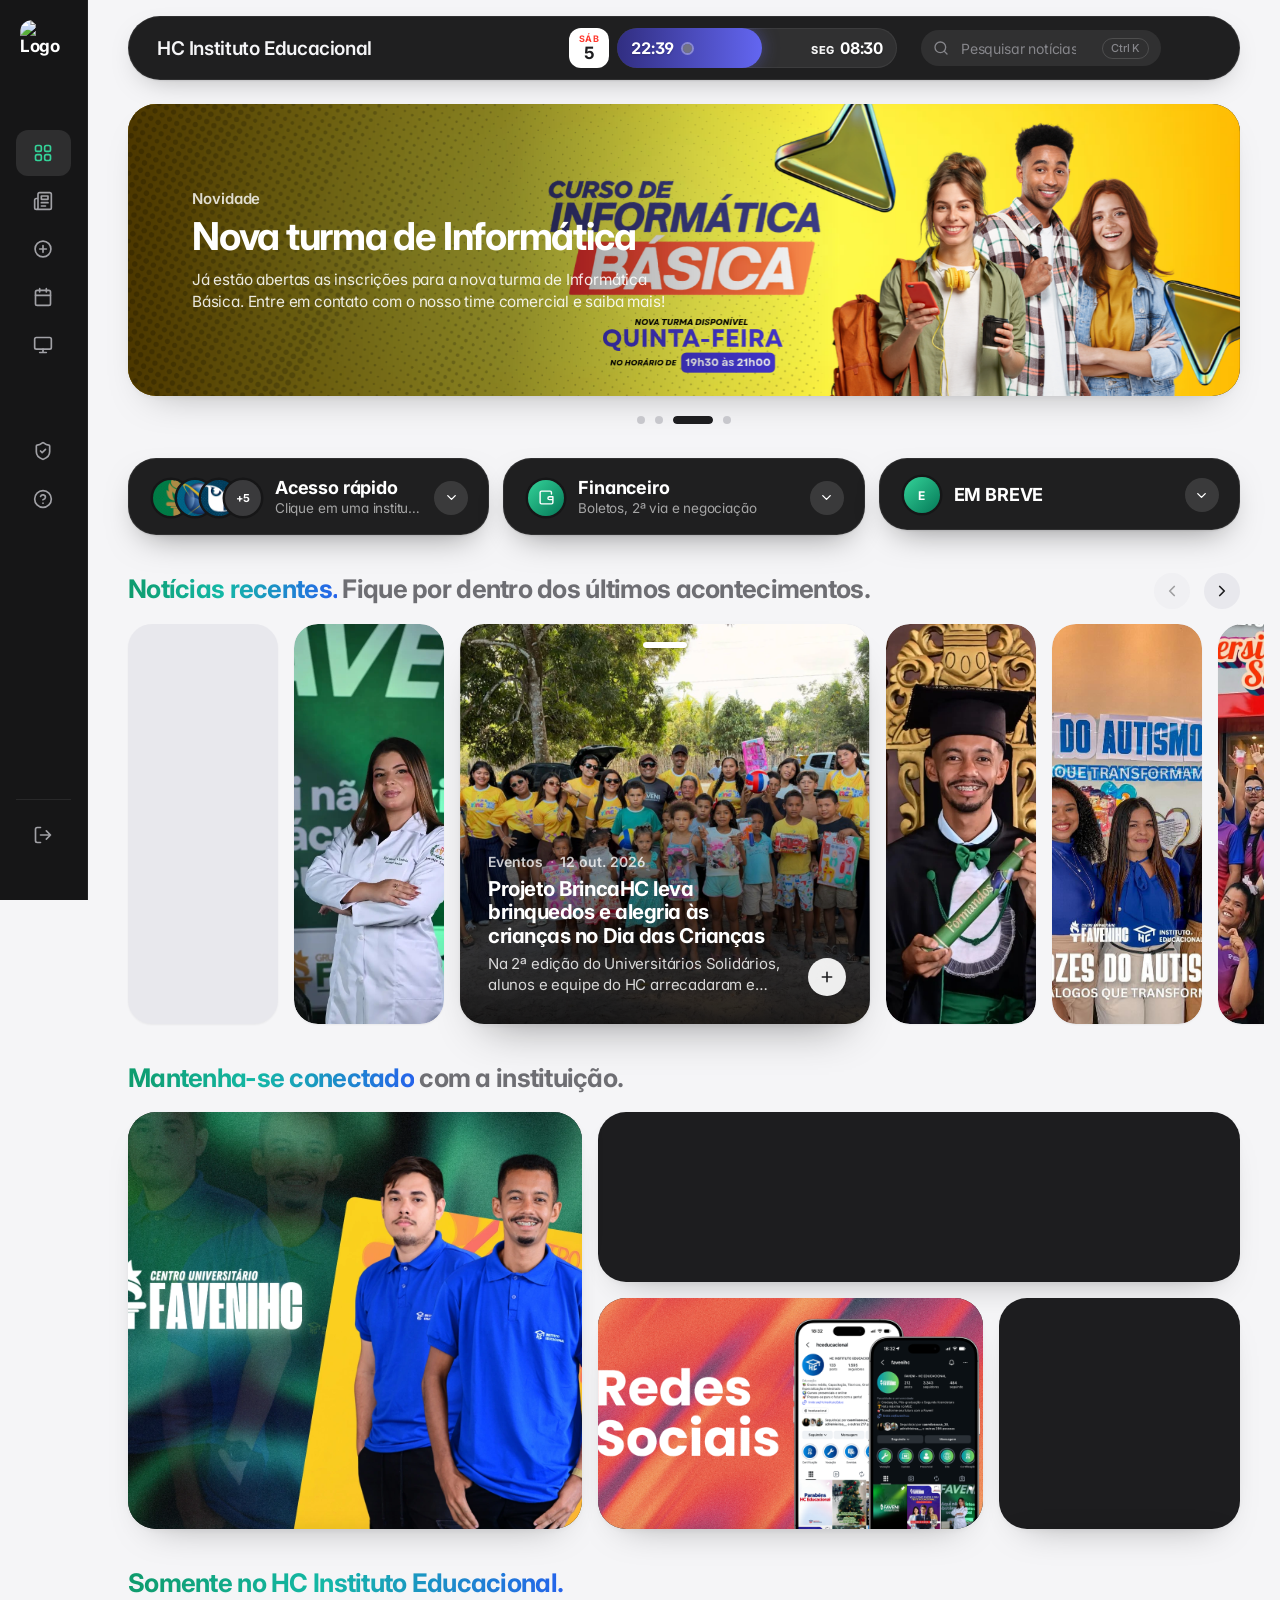
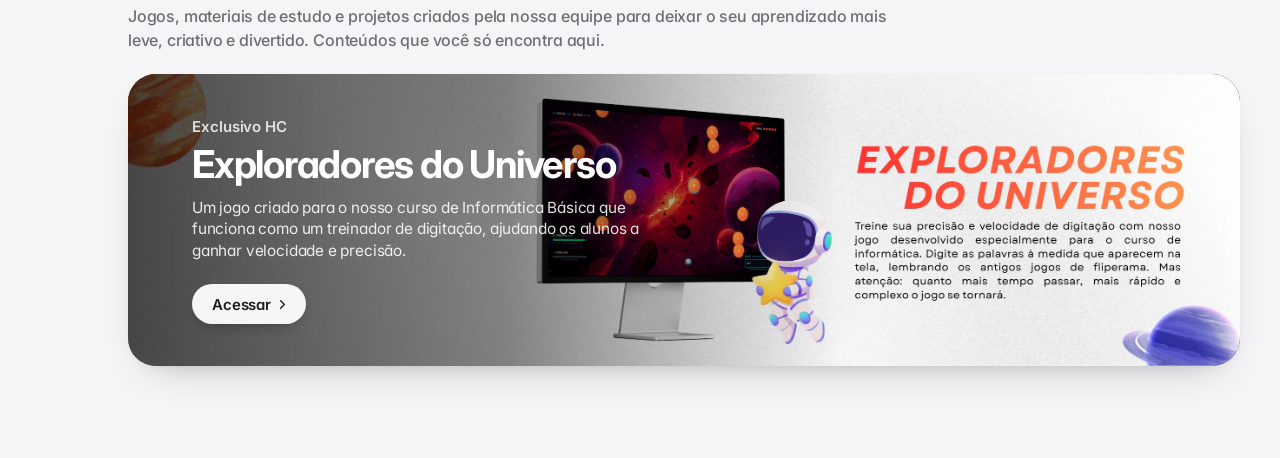
==== commit 2e1b6375: "Prévia dos links (WhatsApp, Instagram, Facebook): cada notícia ganha uma página n/<id>.html com foto" ====
--- a/index.html
+++ b/index.html
@@ -4,6 +4,20 @@
   <meta charset="utf-8" />
   <meta name="viewport" content="width=device-width, initial-scale=1, maximum-scale=1, user-scalable=no, viewport-fit=cover" />
   <title>HC Instituto Educacional</title>
+  <!-- Prévia do link (WhatsApp, Instagram, Facebook…). Cada notícia tem a sua em n/<id>.html (scripts/previas.py) -->
+  <meta name="description" content="Notícias, cursos e agendamentos do HC Instituto Educacional — Polo Humberto de Campos." />
+  <meta property="og:type" content="website" />
+  <meta property="og:site_name" content="HC Instituto Educacional" />
+  <meta property="og:locale" content="pt_BR" />
+  <meta property="og:url" content="https://hceducacional.app.br/" />
+  <meta property="og:title" content="HC Instituto Educacional" />
+  <meta property="og:description" content="Notícias, cursos e agendamentos do HC Instituto Educacional — Polo Humberto de Campos." />
+  <meta property="og:image" content="https://hceducacional.app.br/assets/previas/site.jpg" />
+  <meta property="og:image:type" content="image/jpeg" />
+  <meta property="og:image:width" content="1200" />
+  <meta property="og:image:height" content="630" />
+  <meta name="twitter:card" content="summary_large_image" />
+  <meta name="twitter:image" content="https://hceducacional.app.br/assets/previas/site.jpg" />
   <!-- Ícones e instalação como app -->
   <link rel="icon" href="favicon.ico" sizes="48x48" />
   <link rel="icon" type="image/png" sizes="32x32" href="assets/icons/favicon-32.png" />
@@ -80,7 +94,7 @@
       @keyframes hcsFade { to { opacity: 0; } }
     }
   </style>
-  <link rel="stylesheet" href="styles.css?v=202611281015" />
+  <link rel="stylesheet" href="styles.css?v=202611281023" />
 </head>
 <body>
   <!-- Tela de carregamento do celular (some sozinha quando o site está pronto; no computador nem aparece) -->
@@ -223,16 +237,16 @@
 
   <div class="toast" id="toast"></div>
 
-  <script>window.HC_V = '202611281015'; /* versão dos arquivos: scripts/versao.py troca a cada publicação */</script>
-  <script src="content.js?v=202611281015"></script>
+  <script>window.HC_V = '202611281023'; /* versão dos arquivos: scripts/versao.py troca a cada publicação */</script>
+  <script src="content.js?v=202611281023"></script>
   <script src="https://cdn.jsdelivr.net/npm/@supabase/supabase-js@2.49.4/dist/umd/supabase.js"></script>
-  <script src="app.js?v=202611281015"></script>
-  <script src="auth.js?v=202611281015"></script>
-  <script src="agenda.js?v=202611281015"></script>
-  <script src="indicar.js?v=202611281015"></script>
-  <script src="secretaria.js?v=202611281015"></script>
-  <script src="informatica.js?v=202611281015"></script>
-  <script src="avisos.js?v=202611281015"></script>
-  <script src="pedagogico.js?v=202611281015"></script>
+  <script src="app.js?v=202611281023"></script>
+  <script src="auth.js?v=202611281023"></script>
+  <script src="agenda.js?v=202611281023"></script>
+  <script src="indicar.js?v=202611281023"></script>
+  <script src="secretaria.js?v=202611281023"></script>
+  <script src="informatica.js?v=202611281023"></script>
+  <script src="avisos.js?v=202611281023"></script>
+  <script src="pedagogico.js?v=202611281023"></script>
 </body>
 </html>
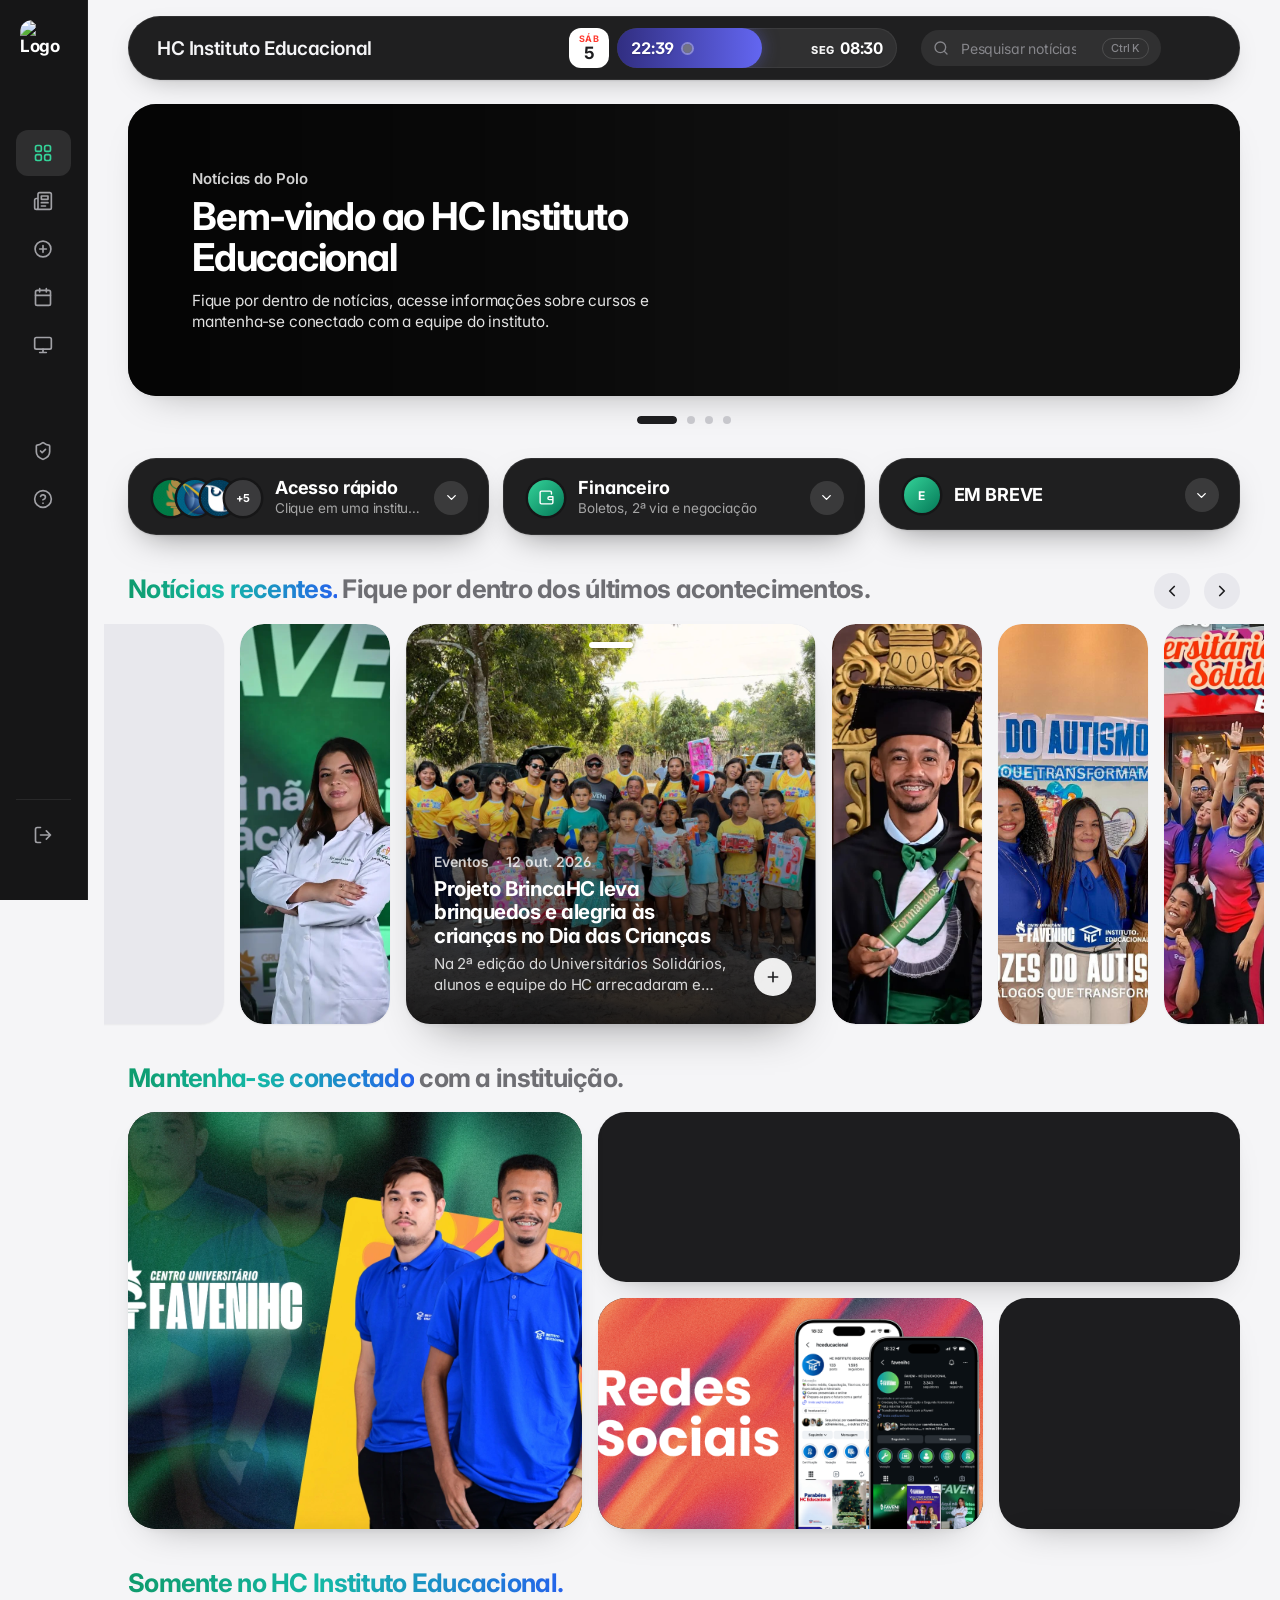
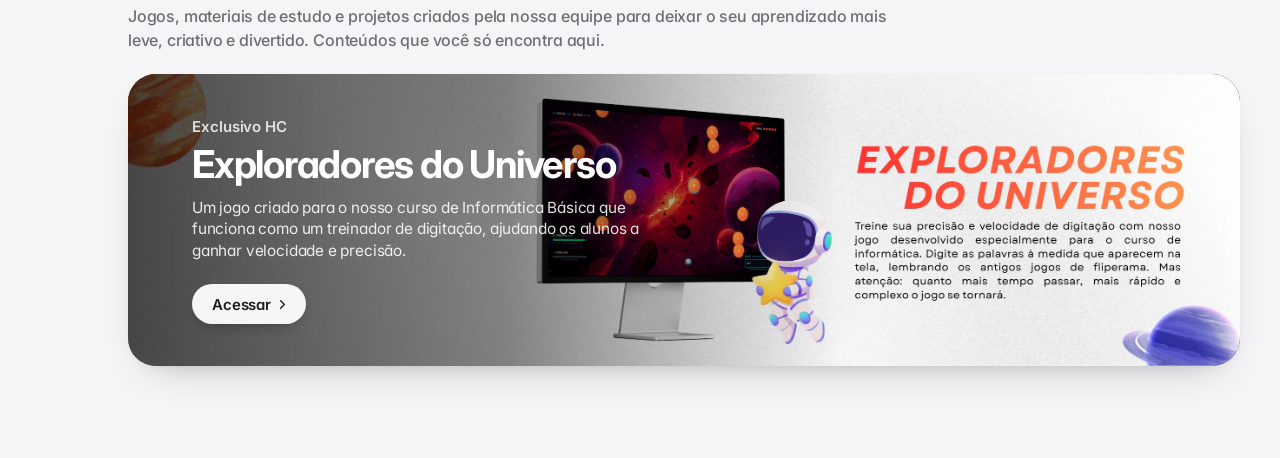
==== commit 561d1b0e: "Entrar / criar conta no celular e no tablet: a tela toda rola (antes só o formulário, preso na janel" ====
--- a/index.html
+++ b/index.html
@@ -94,7 +94,7 @@
       @keyframes hcsFade { to { opacity: 0; } }
     }
   </style>
-  <link rel="stylesheet" href="styles.css?v=202611281023" />
+  <link rel="stylesheet" href="styles.css?v=202611281037" />
 </head>
 <body>
   <!-- Tela de carregamento do celular (some sozinha quando o site está pronto; no computador nem aparece) -->
@@ -237,16 +237,16 @@
 
   <div class="toast" id="toast"></div>
 
-  <script>window.HC_V = '202611281023'; /* versão dos arquivos: scripts/versao.py troca a cada publicação */</script>
-  <script src="content.js?v=202611281023"></script>
+  <script>window.HC_V = '202611281037'; /* versão dos arquivos: scripts/versao.py troca a cada publicação */</script>
+  <script src="content.js?v=202611281037"></script>
   <script src="https://cdn.jsdelivr.net/npm/@supabase/supabase-js@2.49.4/dist/umd/supabase.js"></script>
-  <script src="app.js?v=202611281023"></script>
-  <script src="auth.js?v=202611281023"></script>
-  <script src="agenda.js?v=202611281023"></script>
-  <script src="indicar.js?v=202611281023"></script>
-  <script src="secretaria.js?v=202611281023"></script>
-  <script src="informatica.js?v=202611281023"></script>
-  <script src="avisos.js?v=202611281023"></script>
-  <script src="pedagogico.js?v=202611281023"></script>
+  <script src="app.js?v=202611281037"></script>
+  <script src="auth.js?v=202611281037"></script>
+  <script src="agenda.js?v=202611281037"></script>
+  <script src="indicar.js?v=202611281037"></script>
+  <script src="secretaria.js?v=202611281037"></script>
+  <script src="informatica.js?v=202611281037"></script>
+  <script src="avisos.js?v=202611281037"></script>
+  <script src="pedagogico.js?v=202611281037"></script>
 </body>
 </html>
--- a/styles.css
+++ b/styles.css
@@ -4137,6 +4137,17 @@
   .au-login .au-card { flex: 1 1 auto; min-height: 0; max-height: none; }
 }
 
+/* entrar / criar conta no celular e no tablet: em vez de o formulário rolar preso dentro da janela,
+   a tela toda rola. Com o teclado aberto, sobra embaixo um espaço do tamanho dele (--kb, medido no
+   auth.js), então dá para arrastar para cima e para baixo e alcançar todos os campos e o botão. */
+@media (hover: none) and (pointer: coarse) {
+  .au-login { display: flex; flex-direction: column; overflow-y: auto; overscroll-behavior: contain; -webkit-overflow-scrolling: touch;
+    padding: calc(env(safe-area-inset-top) + 16px) 16px calc(var(--kb, 0px) + env(safe-area-inset-bottom) + 24px); }
+  .au-login .lk-backdrop { position: fixed; touch-action: auto; }
+  .au-login .au-shell, .au-login.in .au-shell { flex: none; margin: auto; max-height: none; }
+  .au-login .au-card { max-height: none; overflow: visible; }
+}
+
 /* ===== Avisos no celular (avisos.js) ===== */
 .ag-st.s-pendente { background: #fff4e0; color: #b45309; }
 .ag-tabs button.hot b { min-width: 20px; height: 20px; padding: 0 6px; display: inline-grid; place-items: center; border-radius: 999px; background: #f59e0b; color: #fff; font-size: 12px; }
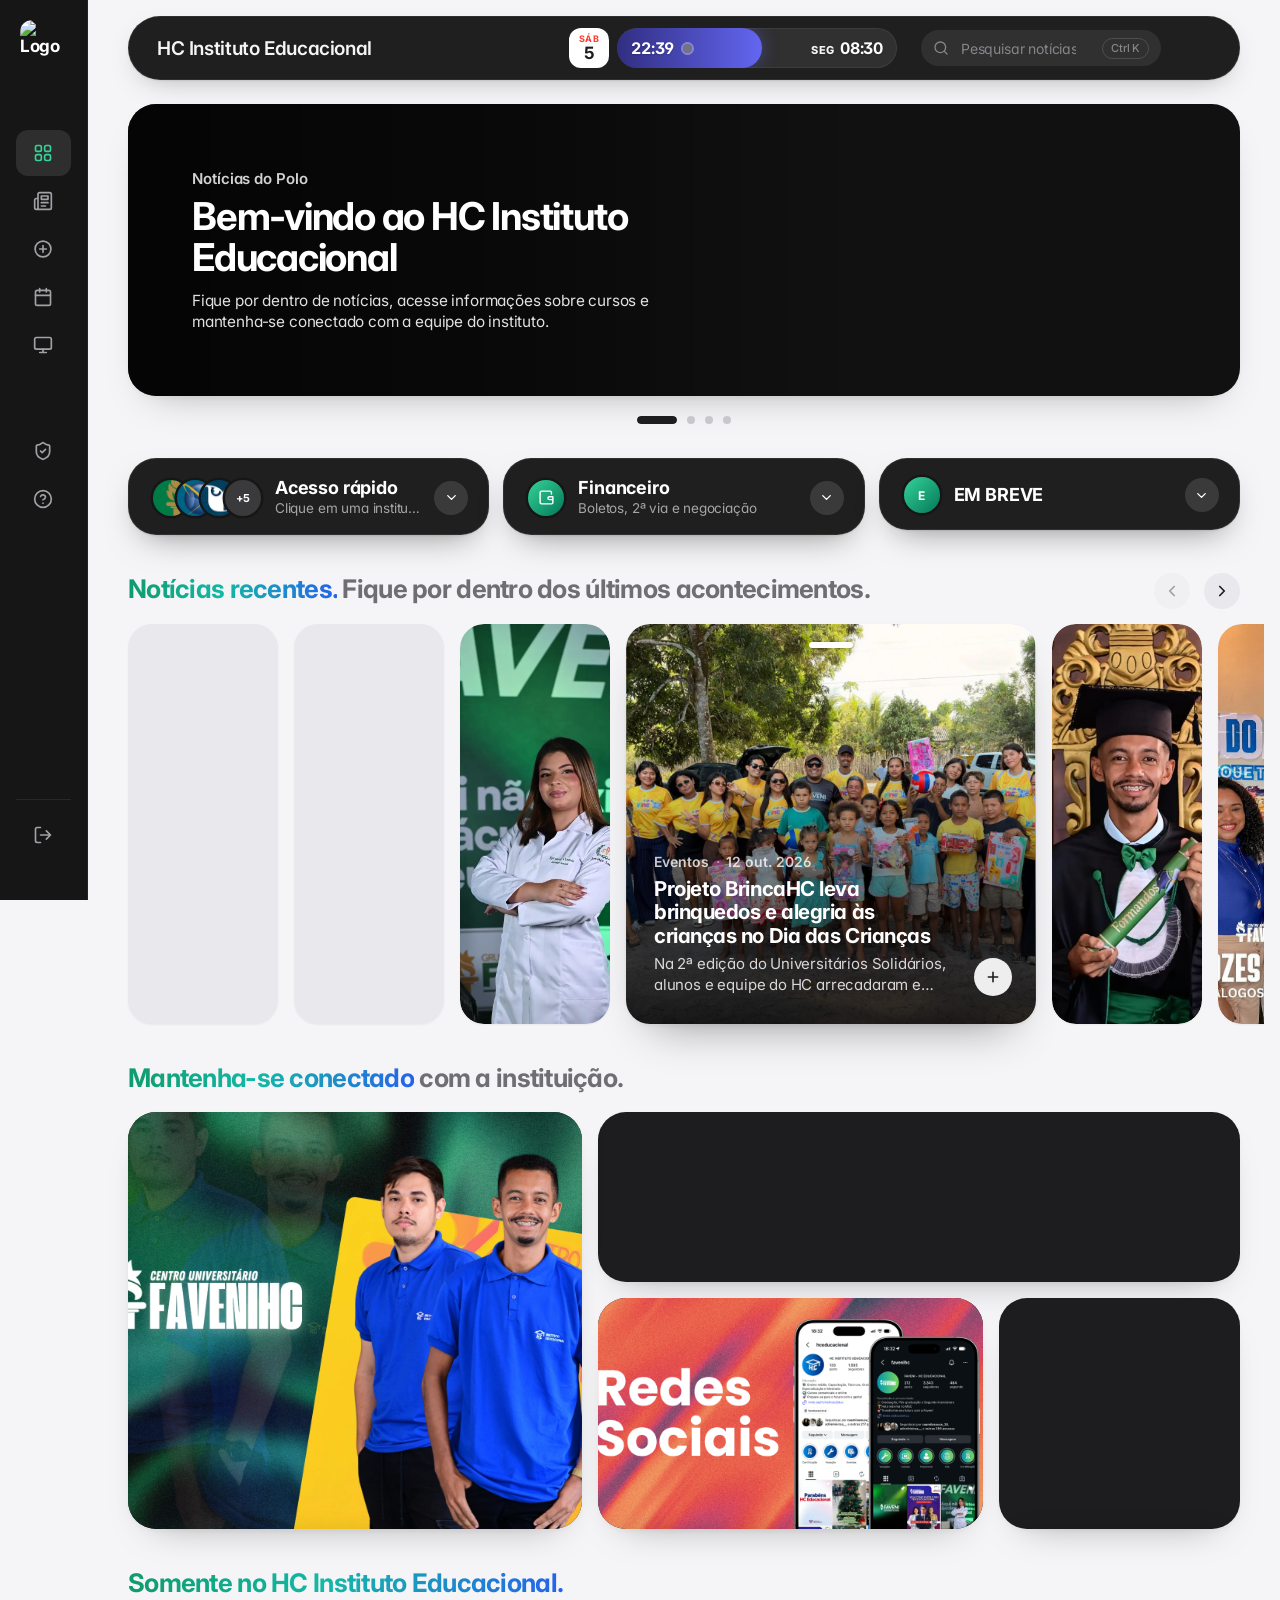
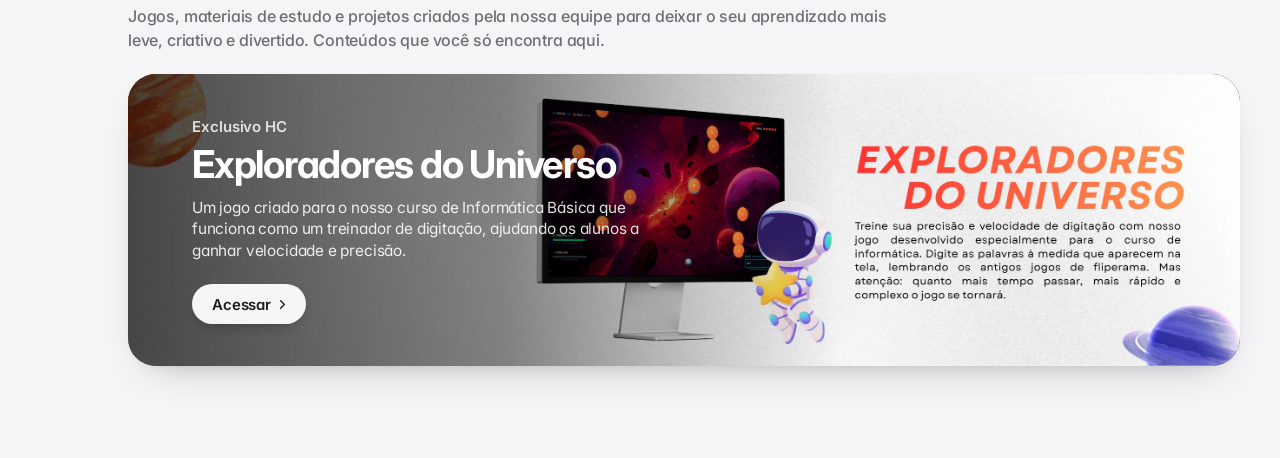
==== commit f3bd3bd8: "Prévia do link da notícia "Psicologia da Aprendizagem" com a capa nova (aluna fazendo a atividade) e" ====
--- a/index.html
+++ b/index.html
@@ -94,7 +94,7 @@
       @keyframes hcsFade { to { opacity: 0; } }
     }
   </style>
-  <link rel="stylesheet" href="styles.css?v=202611281037" />
+  <link rel="stylesheet" href="styles.css?v=202611281041" />
 </head>
 <body>
   <!-- Tela de carregamento do celular (some sozinha quando o site está pronto; no computador nem aparece) -->
@@ -237,16 +237,16 @@
 
   <div class="toast" id="toast"></div>
 
-  <script>window.HC_V = '202611281037'; /* versão dos arquivos: scripts/versao.py troca a cada publicação */</script>
-  <script src="content.js?v=202611281037"></script>
+  <script>window.HC_V = '202611281041'; /* versão dos arquivos: scripts/versao.py troca a cada publicação */</script>
+  <script src="content.js?v=202611281041"></script>
   <script src="https://cdn.jsdelivr.net/npm/@supabase/supabase-js@2.49.4/dist/umd/supabase.js"></script>
-  <script src="app.js?v=202611281037"></script>
-  <script src="auth.js?v=202611281037"></script>
-  <script src="agenda.js?v=202611281037"></script>
-  <script src="indicar.js?v=202611281037"></script>
-  <script src="secretaria.js?v=202611281037"></script>
-  <script src="informatica.js?v=202611281037"></script>
-  <script src="avisos.js?v=202611281037"></script>
-  <script src="pedagogico.js?v=202611281037"></script>
+  <script src="app.js?v=202611281041"></script>
+  <script src="auth.js?v=202611281041"></script>
+  <script src="agenda.js?v=202611281041"></script>
+  <script src="indicar.js?v=202611281041"></script>
+  <script src="secretaria.js?v=202611281041"></script>
+  <script src="informatica.js?v=202611281041"></script>
+  <script src="avisos.js?v=202611281041"></script>
+  <script src="pedagogico.js?v=202611281041"></script>
 </body>
 </html>
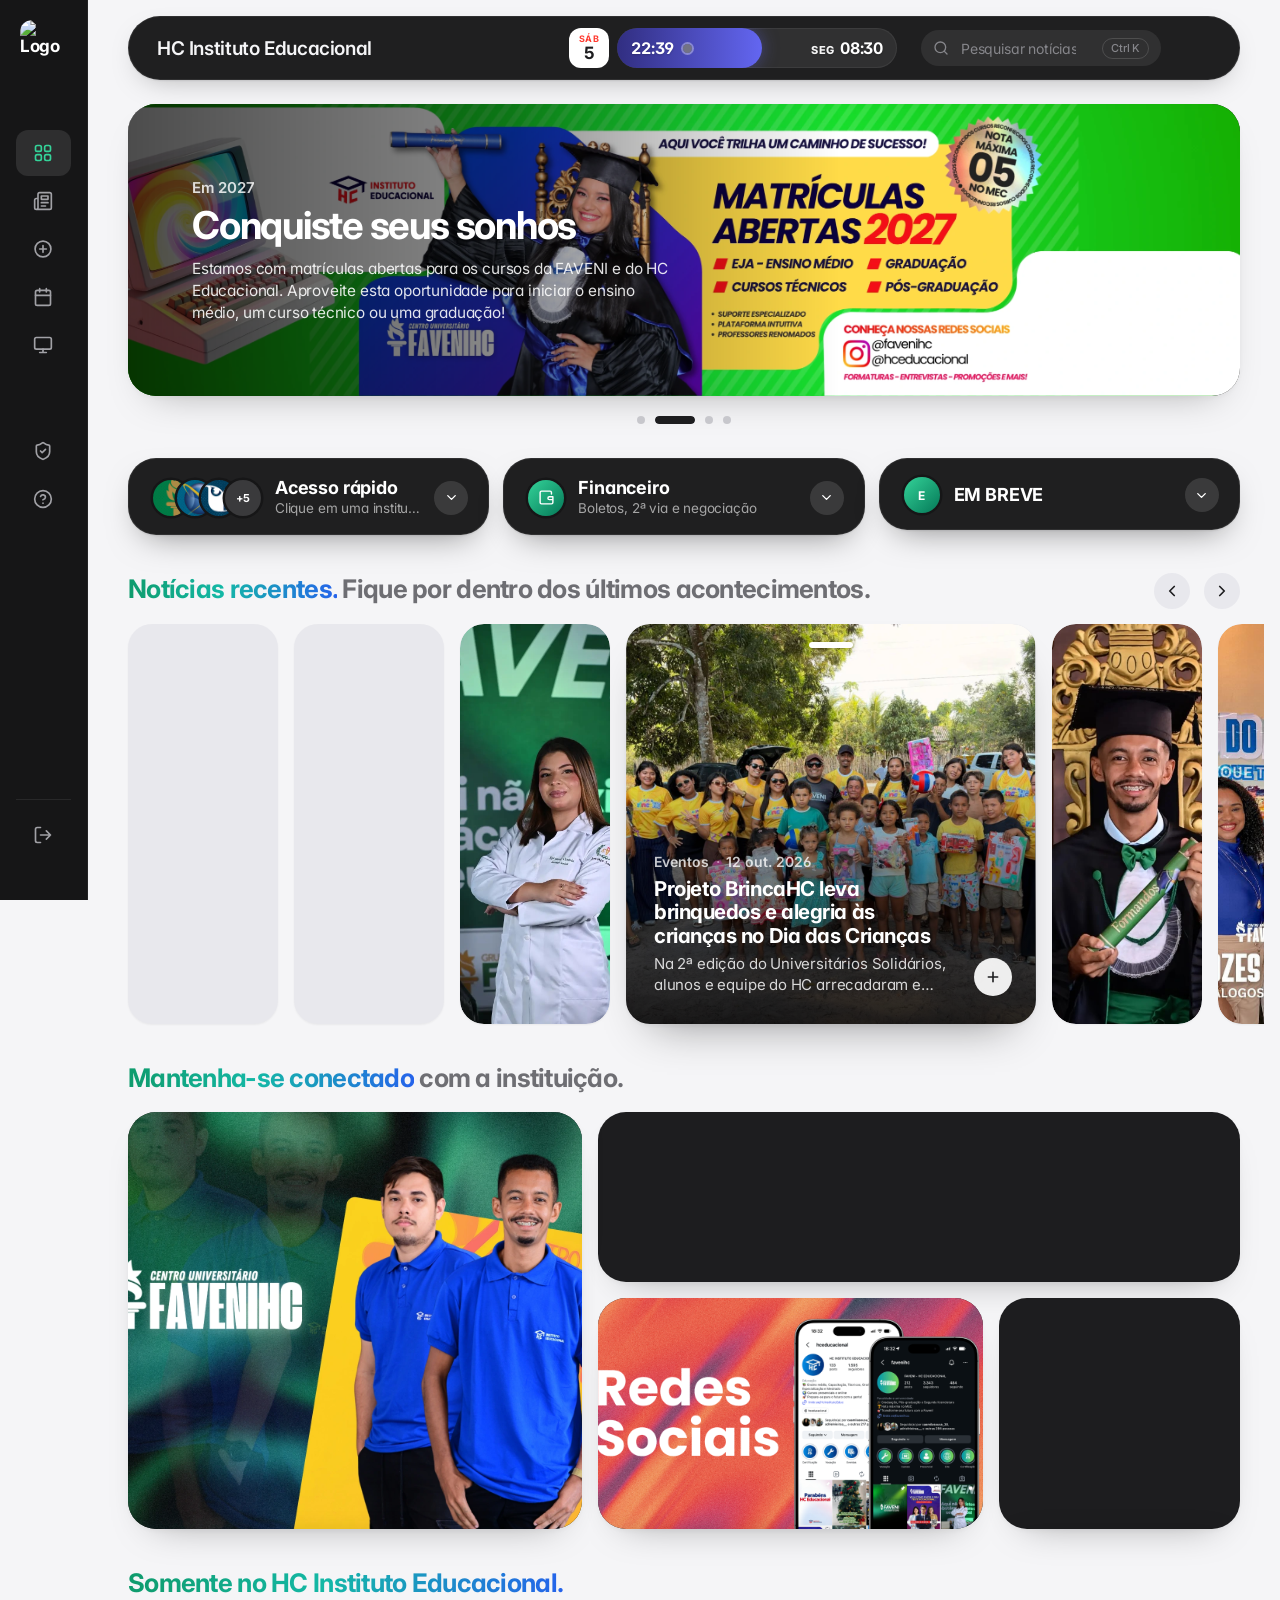
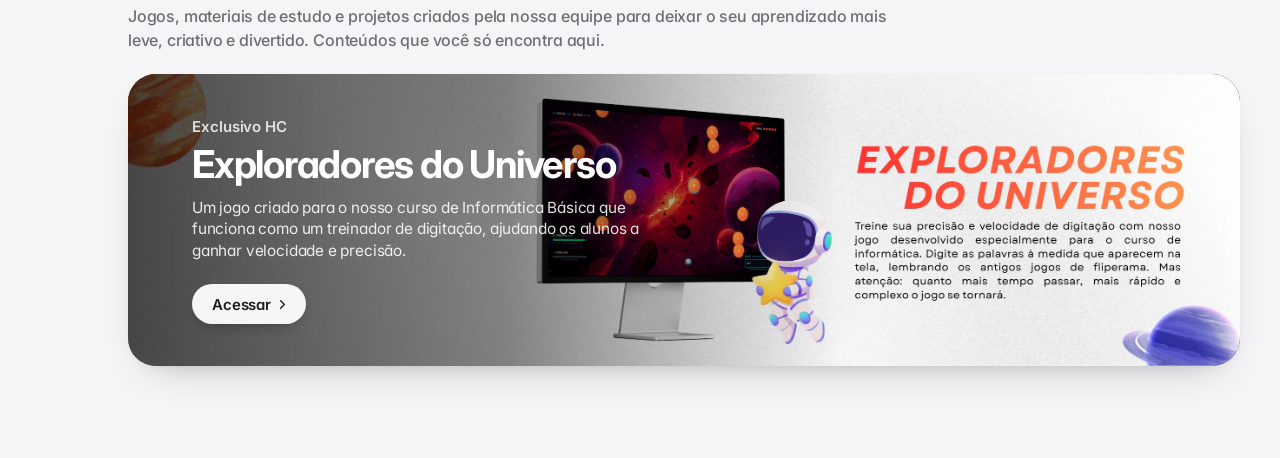
==== commit 0313a89b: "Notícias aceitam até 10 imagens (antes 5): ao editar uma notícia com imagens no meio do texto, o edi" ====
--- a/index.html
+++ b/index.html
@@ -94,7 +94,7 @@
       @keyframes hcsFade { to { opacity: 0; } }
     }
   </style>
-  <link rel="stylesheet" href="styles.css?v=202611281041" />
+  <link rel="stylesheet" href="styles.css?v=202611281047" />
 </head>
 <body>
   <!-- Tela de carregamento do celular (some sozinha quando o site está pronto; no computador nem aparece) -->
@@ -237,16 +237,16 @@
 
   <div class="toast" id="toast"></div>
 
-  <script>window.HC_V = '202611281041'; /* versão dos arquivos: scripts/versao.py troca a cada publicação */</script>
-  <script src="content.js?v=202611281041"></script>
+  <script>window.HC_V = '202611281047'; /* versão dos arquivos: scripts/versao.py troca a cada publicação */</script>
+  <script src="content.js?v=202611281047"></script>
   <script src="https://cdn.jsdelivr.net/npm/@supabase/supabase-js@2.49.4/dist/umd/supabase.js"></script>
-  <script src="app.js?v=202611281041"></script>
-  <script src="auth.js?v=202611281041"></script>
-  <script src="agenda.js?v=202611281041"></script>
-  <script src="indicar.js?v=202611281041"></script>
-  <script src="secretaria.js?v=202611281041"></script>
-  <script src="informatica.js?v=202611281041"></script>
-  <script src="avisos.js?v=202611281041"></script>
-  <script src="pedagogico.js?v=202611281041"></script>
+  <script src="app.js?v=202611281047"></script>
+  <script src="auth.js?v=202611281047"></script>
+  <script src="agenda.js?v=202611281047"></script>
+  <script src="indicar.js?v=202611281047"></script>
+  <script src="secretaria.js?v=202611281047"></script>
+  <script src="informatica.js?v=202611281047"></script>
+  <script src="avisos.js?v=202611281047"></script>
+  <script src="pedagogico.js?v=202611281047"></script>
 </body>
 </html>
